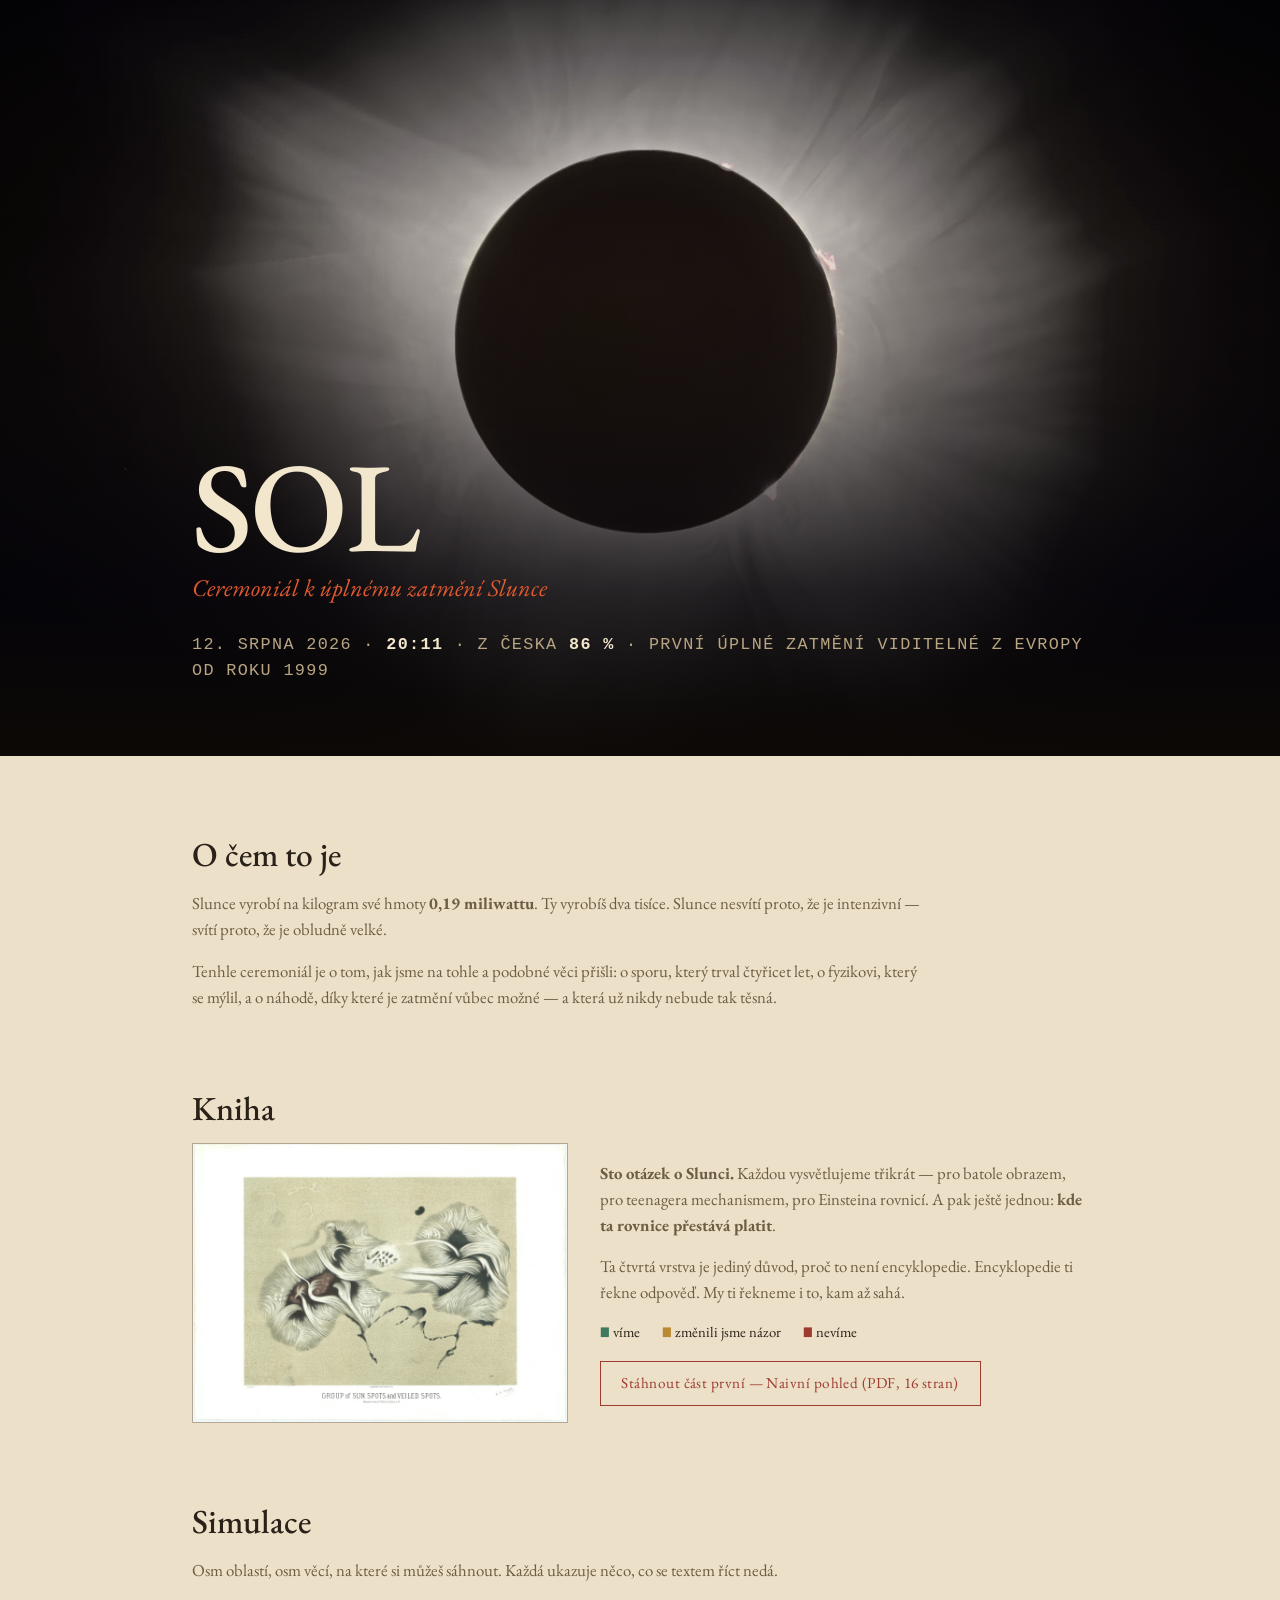
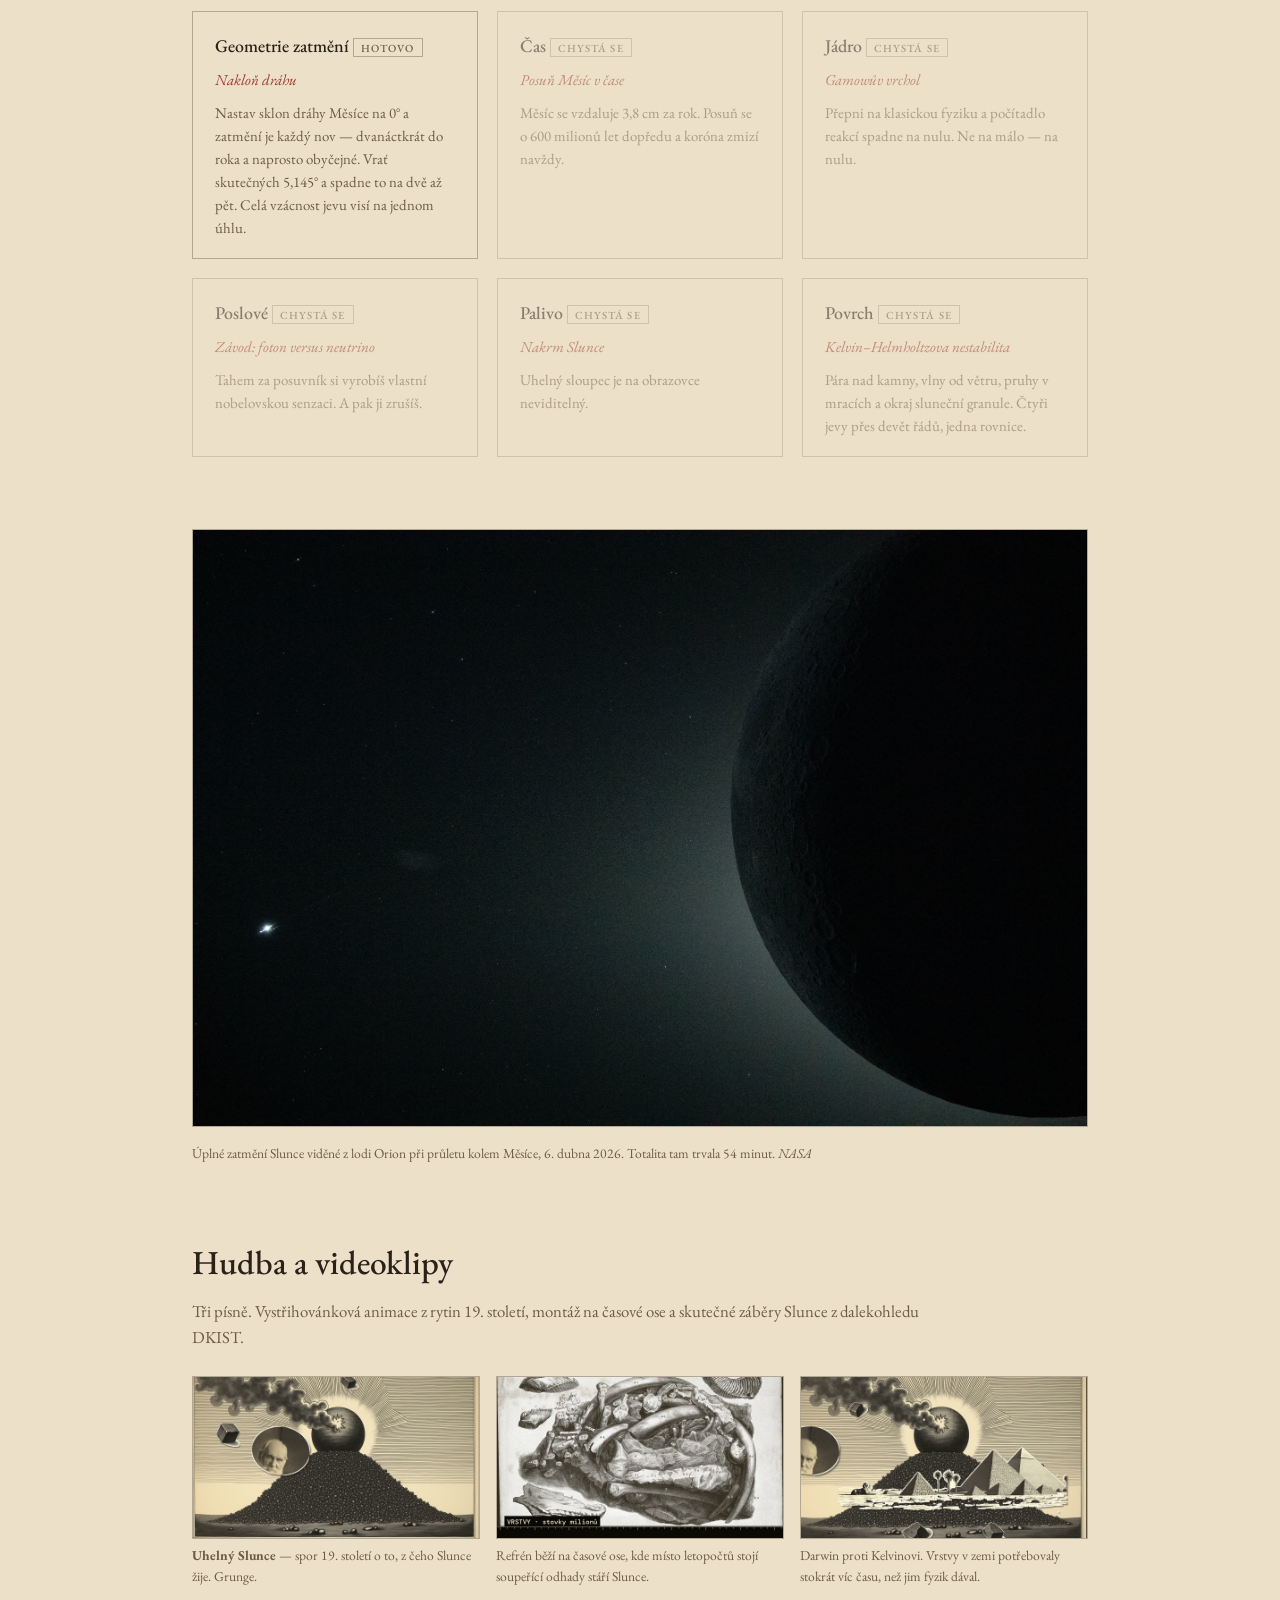
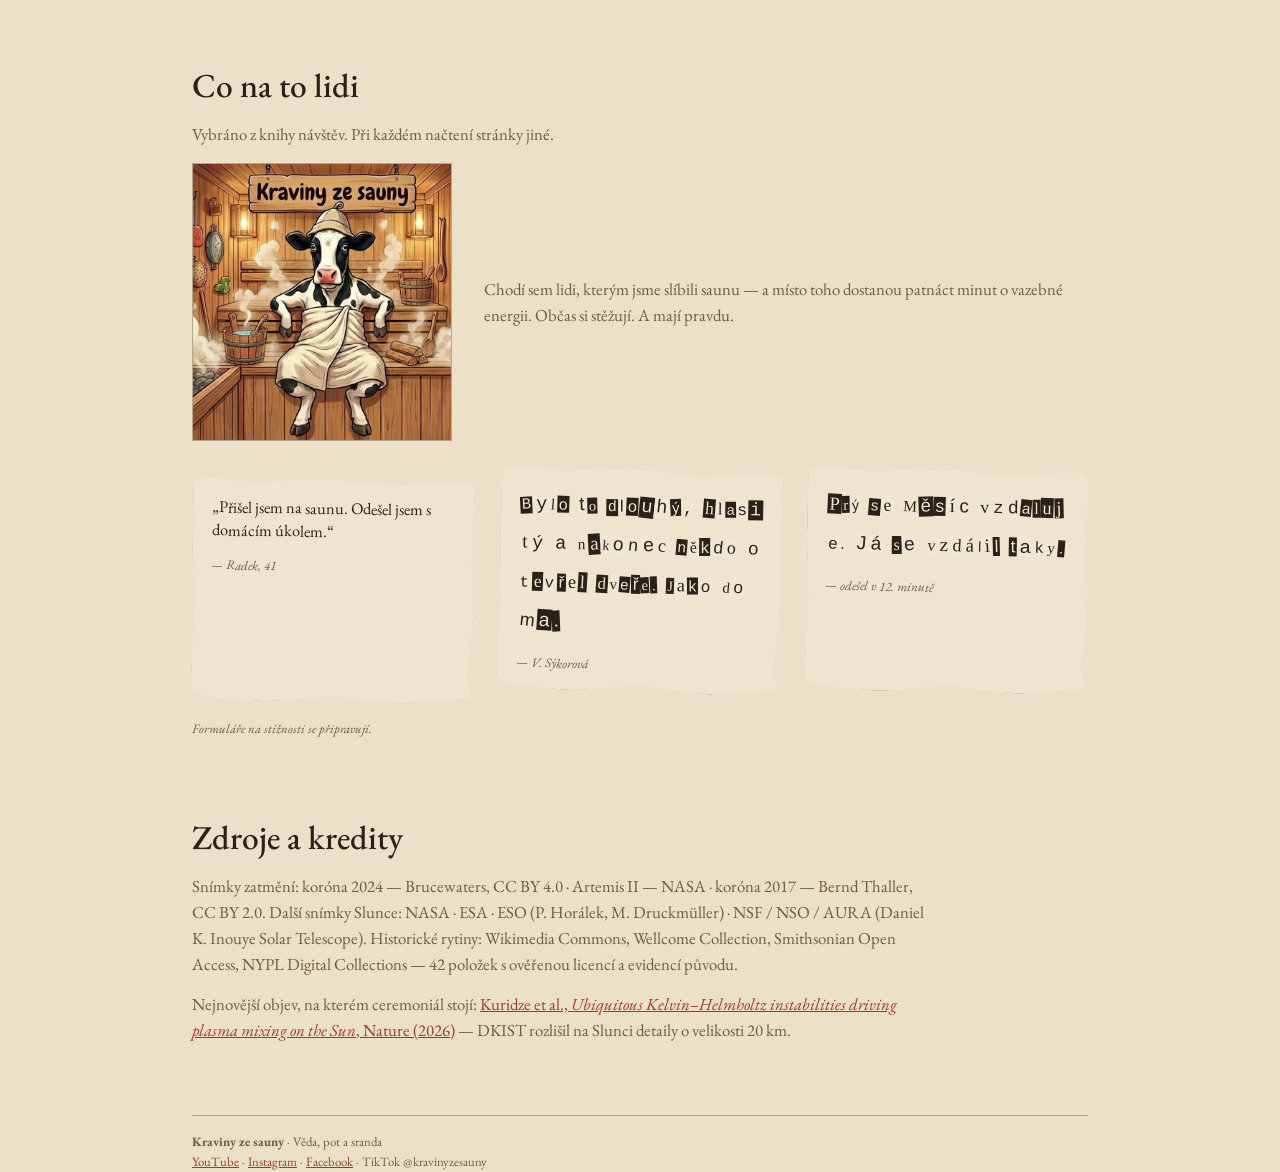
==== crm/sol/index.html @ 8cafc6c5 "web: stránka ceremoniálu SOL, struktura /crm/<slug>/ Přestavěno na jednu stránku na ceremoniál, jak " ====
<!doctype html>
<html lang="cs">
<head>
<meta charset="utf-8">
<meta name="viewport" content="width=device-width, initial-scale=1">
<title>SOL — ceremoniál k zatmění Slunce | Kraviny ze sauny</title>
<meta name="description" content="Saunový ceremoniál k úplnému zatmění Slunce 12. srpna 2026. Kniha, interaktivní simulace a hudba o tom, z čeho Slunce doopravdy žije.">
<meta property="og:title" content="SOL — ceremoniál k zatmění Slunce">
<meta property="og:description" content="Sto otázek o Slunci, osm simulací a tři písně. Kniha, která u každé odpovědi přizná, kde přestává platit.">
<link rel="stylesheet" href="../../assets/kodex.css">
<style>
  body { max-width: none; padding: 0; }
  .uvnitr { max-width: 62rem; margin: 0 auto; padding: 0 clamp(1rem, 4vw, 3rem); }

  /* ── hrdinský obraz ─────────────────────────────── */
  .hero {
    position: relative; min-height: min(84vh, 760px);
    display: flex; align-items: flex-end;
    background: #05040a;
    margin-bottom: 3rem; overflow: hidden;
  }
  /* skutečná koróna z totality 2024 — dýchá, protože koróna nikdy nestojí */
  .hero::before {
    content:''; position:absolute; inset:-6%;
    background: url('img/korona2024.jpg') center/cover no-repeat;
    animation: dychani 26s ease-in-out infinite alternate;
  }
  .hero::after {
    content:''; position:absolute; inset:0;
    background:
      radial-gradient(120% 90% at 50% 38%, rgba(255,180,90,.10), transparent 62%),
      linear-gradient(to bottom, rgba(5,4,10,.30) 0%, rgba(5,4,10,.05) 30%,
                      rgba(5,4,10,.82) 78%, rgba(13,9,6,.97) 100%);
  }
  @keyframes dychani {
    from { transform: scale(1.00) translateY(0); filter: saturate(1.05) contrast(1.02); }
    to   { transform: scale(1.07) translateY(-1.2%); filter: saturate(1.18) contrast(1.08); }
  }
  .hero-txt { position: relative; z-index: 2; }
  @media (prefers-reduced-motion: reduce) { .hero::before { animation: none; } }
  .hero-txt { padding: 0 clamp(1rem,4vw,3rem) clamp(2rem,6vw,4.5rem); max-width: 62rem; margin: 0 auto; width: 100%; }
  .hero h1 {
    font-size: clamp(3rem, 11vw, 8rem); line-height: .88; font-weight: 500;
    letter-spacing: -.02em; color: #F2E6CC; margin-bottom: .4rem;
  }
  .hero .pod { font-size: clamp(1.05rem,2.4vw,1.5rem); color: #E0592F; font-style: italic; }
  .hero .datum {
    margin-top: 1.6rem; font-family: 'DMM',monospace; font-size: clamp(.85rem,1.6vw,1.05rem);
    color: #B9A583; letter-spacing: .08em;
  }
  .hero .datum b { color: #F2E6CC; }

  section { margin: 4.5rem 0; }
  h2 { font-size: clamp(1.5rem,3.2vw,2.1rem); font-weight: 500; margin-bottom: .6rem; }
  .lead { color: var(--mut); font-size: 1.05rem; max-width: 46rem; }

  /* ── karty ──────────────────────────────────────── */
  .mrizka { display: grid; gap: 1.2rem; margin-top: 1.8rem;
            grid-template-columns: repeat(auto-fit, minmax(17rem,1fr)); }
  .karta {
    border: 1px solid var(--hair); padding: 1.2rem 1.35rem;
    text-decoration: none; color: inherit; display: block;
    transition: border-color .15s, transform .15s;
  }
  a.karta:hover { border-color: var(--acc); transform: translateY(-2px); }
  .karta[aria-disabled="true"] { opacity: .5; }
  .karta h3 { font-size: 1.12rem; font-weight: 500; margin-bottom: .3rem; }
  .karta .sim { color: var(--acc); font-style: italic; font-size: .95rem; }
  .karta p { font-size: .93rem; color: var(--mut); margin-top: .45rem; }
  .stav { font-size: .68rem; letter-spacing: .1em; color: var(--mut);
          border: 1px solid var(--hair); padding: .1rem .45rem; white-space: nowrap; }

  /* ── kniha ──────────────────────────────────────── */
  .kniha { display: grid; gap: 2rem; align-items: center;
           grid-template-columns: minmax(0,1fr) minmax(0,1.3fr); }
  @media (max-width: 46rem) { .kniha { grid-template-columns: 1fr; } }
  .kniha img { width: 100%; border: 1px solid var(--hair); }
  .btn {
    display: inline-block; margin-top: 1.1rem; padding: .6rem 1.3rem;
    border: 1px solid var(--acc); color: var(--acc); text-decoration: none;
    font-size: .95rem; letter-spacing: .03em;
  }
  .btn:hover { background: var(--acc); color: var(--paper); }

  /* ── video náhledy ──────────────────────────────── */
  .pasy { display: grid; gap: 1rem; grid-template-columns: repeat(auto-fit,minmax(15rem,1fr)); margin-top: 1.6rem; }
  .pasy figure { margin: 0; }
  .pasy img { width: 100%; display: block; border: 1px solid var(--hair); }
  .pasy figcaption { font-size: .85rem; color: var(--mut); margin-top: .4rem; }


  /* ── recenze na potrhaných papírcích ────────────── */
  .recenze { display: grid; gap: 1.6rem; margin-top: 2rem;
             grid-template-columns: repeat(auto-fit,minmax(17rem,1fr)); }
  .papirek {
    margin: 0; padding: 1.1rem 1.2rem 1rem; position: relative;
    background: #EFE5CE; color: #2A2118;
    box-shadow: 0 6px 18px rgba(0,0,0,.35);
    /* natržené okraje */
    clip-path: polygon(0% 3%, 4% 0%, 22% 2%, 48% 0%, 71% 3%, 96% 0%, 100% 4%,
                       99% 28%, 100% 61%, 98% 88%, 100% 97%, 76% 100%, 51% 97%,
                       27% 100%, 5% 98%, 0% 94%, 1% 63%, 0% 31%);
  }
  .papirek p { font-size: 1.02rem; line-height: 1.45; }
  .papirek.vyderac p { line-height: 2.4; word-spacing: .3em; }
  .papirek cite {
    display: block; margin-top: .8rem; font-size: .82rem;
    color: #6E5D46; font-style: italic;
  }
  .recenze-pozn { font-size: .8rem; color: var(--mut); margin-top: 1.4rem; font-style: italic; }
  .kravka-blok { display: grid; gap: 2rem; align-items: center;
                 grid-template-columns: minmax(0,260px) minmax(0,1fr); margin-top: 1rem; }
  @media (max-width: 44rem) { .kravka-blok { grid-template-columns: 1fr; } }
  .kravka-blok img { width: 100%; border: 1px solid var(--hair); }

  .znacky { display: flex; gap: 1.4rem; flex-wrap: wrap; margin-top: 1rem; font-size: .92rem; }
  .znacky span::before { content: '■ '; }
  .vime::before  { color: var(--verd); }
  .zmena::before { color: var(--okr); }
  .nevime::before{ color: var(--acc); }
</style>
</head>
<body>

<header class="hero">
  <div class="hero-txt">
    <h1>SOL</h1>
    <p class="pod">Ceremoniál k úplnému zatmění Slunce</p>
    <p class="datum">12. SRPNA 2026 · <b>20:11</b> · Z ČESKA <b>86 %</b> ·
       PRVNÍ ÚPLNÉ ZATMĚNÍ VIDITELNÉ Z EVROPY OD ROKU 1999</p>
  </div>
</header>

<div class="uvnitr">

<section>
  <h2>O čem to je</h2>
  <p class="lead">
    Slunce vyrobí na kilogram své hmoty <strong>0,19 miliwattu</strong>.
    Ty vyrobíš dva tisíce. Slunce nesvítí proto, že je intenzivní — svítí proto,
    že je obludně velké.
  </p>
  <p class="lead" style="margin-top:1rem">
    Tenhle ceremoniál je o tom, jak jsme na tohle a podobné věci přišli:
    o sporu, který trval čtyřicet let, o fyzikovi, který se mýlil,
    a o náhodě, díky které je zatmění vůbec možné — a která už nikdy
    nebude tak těsná.
  </p>
</section>

<section>
  <h2>Kniha</h2>
  <div class="kniha">
    <img src="img/skvrny.jpg" alt="Chromolitografie slunečních skvrn, E. L. Trouvelot">
    <div>
      <p class="lead">
        <strong>Sto otázek o Slunci.</strong> Každou vysvětlujeme třikrát —
        pro batole obrazem, pro teenagera mechanismem, pro Einsteina rovnicí.
        A pak ještě jednou: <strong>kde ta rovnice přestává platit</strong>.
      </p>
      <p class="lead" style="margin-top:.9rem">
        Ta čtvrtá vrstva je jediný důvod, proč to není encyklopedie.
        Encyklopedie ti řekne odpověď. My ti řekneme i to, kam až sahá.
      </p>
      <div class="znacky">
        <span class="vime">víme</span>
        <span class="zmena">změnili jsme názor</span>
        <span class="nevime">nevíme</span>
      </div>
      <a class="btn" href="kniha/sol-cast-1-naivni-pohled.pdf">
        Stáhnout část první — Naivní pohled (PDF, 16 stran)
      </a>
    </div>
  </div>
</section>

<section>
  <h2>Simulace</h2>
  <p class="lead">Osm oblastí, osm věcí, na které si můžeš sáhnout.
     Každá ukazuje něco, co se textem říct nedá.</p>
  <div class="mrizka">

    <a class="karta" href="sim/naklon-drahy.html">
      <h3>Geometrie zatmění <span class="stav">HOTOVO</span></h3>
      <span class="sim">Nakloň dráhu</span>
      <p>Nastav sklon dráhy Měsíce na 0° a zatmění je každý nov — dvanáctkrát
         do roka a naprosto obyčejné. Vrať skutečných 5,145° a spadne to na dvě
         až pět. Celá vzácnost jevu visí na jednom úhlu.</p>
    </a>

    <div class="karta" aria-disabled="true">
      <h3>Čas <span class="stav">CHYSTÁ SE</span></h3>
      <span class="sim">Posuň Měsíc v čase</span>
      <p>Měsíc se vzdaluje 3,8 cm za rok. Posuň se o 600 milionů let dopředu
         a koróna zmizí navždy.</p>
    </div>

    <div class="karta" aria-disabled="true">
      <h3>Jádro <span class="stav">CHYSTÁ SE</span></h3>
      <span class="sim">Gamowův vrchol</span>
      <p>Přepni na klasickou fyziku a počítadlo reakcí spadne na nulu.
         Ne na málo — na nulu.</p>
    </div>

    <div class="karta" aria-disabled="true">
      <h3>Poslové <span class="stav">CHYSTÁ SE</span></h3>
      <span class="sim">Závod: foton versus neutrino</span>
      <p>Tahem za posuvník si vyrobíš vlastní nobelovskou senzaci. A pak ji zrušíš.</p>
    </div>

    <div class="karta" aria-disabled="true">
      <h3>Palivo <span class="stav">CHYSTÁ SE</span></h3>
      <span class="sim">Nakrm Slunce</span>
      <p>Uhelný sloupec je na obrazovce neviditelný.</p>
    </div>

    <div class="karta" aria-disabled="true">
      <h3>Povrch <span class="stav">CHYSTÁ SE</span></h3>
      <span class="sim">Kelvin–Helmholtzova nestabilita</span>
      <p>Pára nad kamny, vlny od větru, pruhy v mracích a okraj sluneční granule.
         Čtyři jevy přes devět řádů, jedna rovnice.</p>
    </div>

  </div>
</section>

<figure style="margin:4rem 0 0">
  <img src="img/artemis.jpg" alt="Úplné zatmění Slunce z lodi Orion, Artemis II"
       style="width:100%;border:1px solid var(--hair)">
  <figcaption style="font-size:.85rem;color:var(--mut);margin-top:.5rem">
    Úplné zatmění Slunce viděné z lodi Orion při průletu kolem Měsíce,
    6. dubna 2026. Totalita tam trvala 54 minut. <em>NASA</em>
  </figcaption>
</figure>

<section>
  <h2>Hudba a videoklipy</h2>
  <p class="lead">
    Tři písně. Vystřihovánková animace z rytin 19. století, montáž na časové ose
    a skutečné záběry Slunce z dalekohledu DKIST.
  </p>
  <div class="pasy">
    <figure>
      <img src="img/klip_8.jpg" alt="Fousatý pán u tabule, vystřihovánka z rytin">
      <figcaption><strong>Uhelný Slunce</strong> — spor 19. století o to,
        z čeho Slunce žije. Grunge.</figcaption>
    </figure>
    <figure>
      <img src="img/klip_118.jpg" alt="Montáž s běžící časovou osou">
      <figcaption>Refrén běží na časové ose, kde místo letopočtů
        stojí soupeřící odhady stáří Slunce.</figcaption>
    </figure>
    <figure>
      <img src="img/klip_176.jpg" alt="Geologické vrstvy a fosilie">
      <figcaption>Darwin proti Kelvinovi. Vrstvy v zemi
        potřebovaly stokrát víc času, než jim fyzik dával.</figcaption>
    </figure>
  </div>
</section>


<section>
  <h2>Co na to lidi</h2>
  <p class="lead">Vybráno z knihy návštěv. Při každém načtení stránky jiné.</p>
  <div class="kravka-blok">
    <img src="img/kravka.jpg" alt="Maskot Kravin ze sauny — kráva v sauně">
    <p class="lead">Chodí sem lidi, kterým jsme slíbili saunu — a místo toho
       dostanou patnáct minut o vazebné energii. Občas si stěžují.
       A mají pravdu.</p>
  </div>
  <div class="recenze" id="recenze"></div>
  <p class="recenze-pozn">Formuláře na stížnosti se připravují.</p>
</section>

<section>
  <h2>Zdroje a kredity</h2>
  <p class="lead">
    Snímky zatmění: koróna 2024 — Brucewaters, CC BY 4.0 · Artemis II — NASA · koróna 2017 — Bernd Thaller, CC BY 2.0. Další snímky Slunce: NASA · ESA · ESO (P. Horálek, M. Druckmüller) · NSF / NSO / AURA (Daniel K. Inouye Solar Telescope).
    Historické rytiny: Wikimedia Commons, Wellcome Collection, Smithsonian Open Access,
    NYPL Digital Collections — 42 položek s ověřenou licencí a evidencí původu.
  </p>
  <p class="lead" style="margin-top:.9rem">
    Nejnovější objev, na kterém ceremoniál stojí:
    <a href="https://doi.org/10.1038/s41586-026-10871-3">Kuridze et al.,
    <em>Ubiquitous Kelvin–Helmholtz instabilities driving plasma mixing on the Sun</em>,
    Nature (2026)</a> — DKIST rozlišil na Slunci detaily o velikosti 20 km.
  </p>
</section>

<div class="zdroje">
  <strong>Kraviny ze sauny</strong> · Věda, pot a sranda<br>
  <a href="https://youtube.com/@kravinyzesauny">YouTube</a> ·
  <a href="https://instagram.com/kravinyzesauny">Instagram</a> ·
  <a href="https://facebook.com/kravinyzesauny">Facebook</a> ·
  TikTok @kravinyzesauny
</div>

</div>
<script src="recenze.js"></script>
</body>
</html>
---- assets/kodex.css ----
/* SOL — sdílená kodexová paleta pro všechny simulace.
   Stejné barvy jako kniha (sablona.typ), aby to drželo pohromadě. */

@import url('https://fonts.googleapis.com/css2?family=EB+Garamond:ital,wght@0,400;0,500;0,600;1,400&family=DM+Mono:wght@400;500&display=swap');

*, *::before, *::after { box-sizing: border-box; margin: 0; padding: 0; }

:root {
  --paper: #ECE0C8;
  --ink:   #2A2118;
  --mut:   #6E5D46;
  --acc:   #9E3B2E;
  --verd:  #3F7A5E;
  --okr:   #B98A2F;
  --hair:  rgba(42, 33, 24, .30);
  --tint:  rgba(255, 255, 255, .35);
}

@media (prefers-color-scheme: dark) {
  :root {
    --paper: #17130E;
    --ink:   #E8DCC4;
    --mut:   #A0906F;
    --hair:  rgba(232, 220, 196, .22);
    --tint:  rgba(255, 255, 255, .05);
  }
}

body {
  font-family: 'EB Garamond', Georgia, serif;
  background: var(--paper);
  color: var(--ink);
  line-height: 1.55;
  padding: clamp(1rem, 4vw, 3rem);
  max-width: 62rem;
  margin: 0 auto;
  font-size: clamp(16px, 1.05vw + 14px, 19px);
}

a { color: var(--acc); }

h1 {
  font-weight: 500;
  font-size: clamp(1.7rem, 3.4vw, 2.6rem);
  line-height: 1.15;
  margin-bottom: .35rem;
}

.podtitul {
  color: var(--mut);
  font-style: italic;
  margin-bottom: 2rem;
}

.zpet {
  display: inline-block;
  font-size: .85rem;
  color: var(--mut);
  text-decoration: none;
  margin-bottom: 1.4rem;
  letter-spacing: .04em;
}
.zpet:hover { color: var(--acc); }

/* ── ovládání ─────────────────────────────────────────── */
.ovladani {
  display: grid;
  gap: 1.1rem 1.6rem;
  grid-template-columns: repeat(auto-fit, minmax(15rem, 1fr));
  border: 1px solid var(--hair);
  background: var(--tint);
  padding: 1.1rem 1.3rem;
  margin: 1.5rem 0;
}

.rada label {
  display: flex;
  justify-content: space-between;
  align-items: baseline;
  gap: .8rem;
  font-size: .92rem;
  margin-bottom: .3rem;
}
.rada .hodnota {
  font-family: 'DM Mono', monospace;
  font-size: .88rem;
  color: var(--acc);
}

input[type=range] {
  width: 100%;
  accent-color: var(--acc);
  cursor: pointer;
}

button {
  font-family: inherit;
  font-size: .9rem;
  color: var(--ink);
  background: transparent;
  border: 1px solid var(--hair);
  padding: .4rem .9rem;
  cursor: pointer;
  transition: border-color .15s, color .15s;
}
button:hover  { border-color: var(--acc); color: var(--acc); }
button.aktiv  { border-color: var(--acc); color: var(--acc); background: var(--tint); }

/* ── plátno ───────────────────────────────────────────── */
canvas {
  display: block;
  width: 100%;
  height: auto;
  border: 1px solid var(--hair);
  background: var(--paper);
}

/* ── výsledky ─────────────────────────────────────────── */
.vysledky {
  display: grid;
  gap: 1rem;
  grid-template-columns: repeat(auto-fit, minmax(9rem, 1fr));
  margin: 1.4rem 0;
}
.karta {
  border: 1px solid var(--hair);
  padding: .8rem 1rem;
}
.karta .cislo {
  font-family: 'DM Mono', monospace;
  font-size: 1.7rem;
  color: var(--acc);
  line-height: 1.1;
}
.karta .popis {
  font-size: .82rem;
  color: var(--mut);
  margin-top: .2rem;
}

/* ── výkladové bloky ──────────────────────────────────── */
.aha {
  border: 1px solid var(--acc);
  background: var(--tint);
  padding: 1rem 1.2rem;
  margin: 1.6rem 0;
}
.aha strong { color: var(--acc); }

.poznamka {
  border-left: 2px solid var(--okr);
  padding-left: .9rem;
  color: var(--mut);
  font-size: .93rem;
  margin: 1.2rem 0;
}

.zdroje {
  border-top: 1px solid var(--hair);
  margin-top: 2.5rem;
  padding-top: 1rem;
  font-size: .8rem;
  color: var(--mut);
}
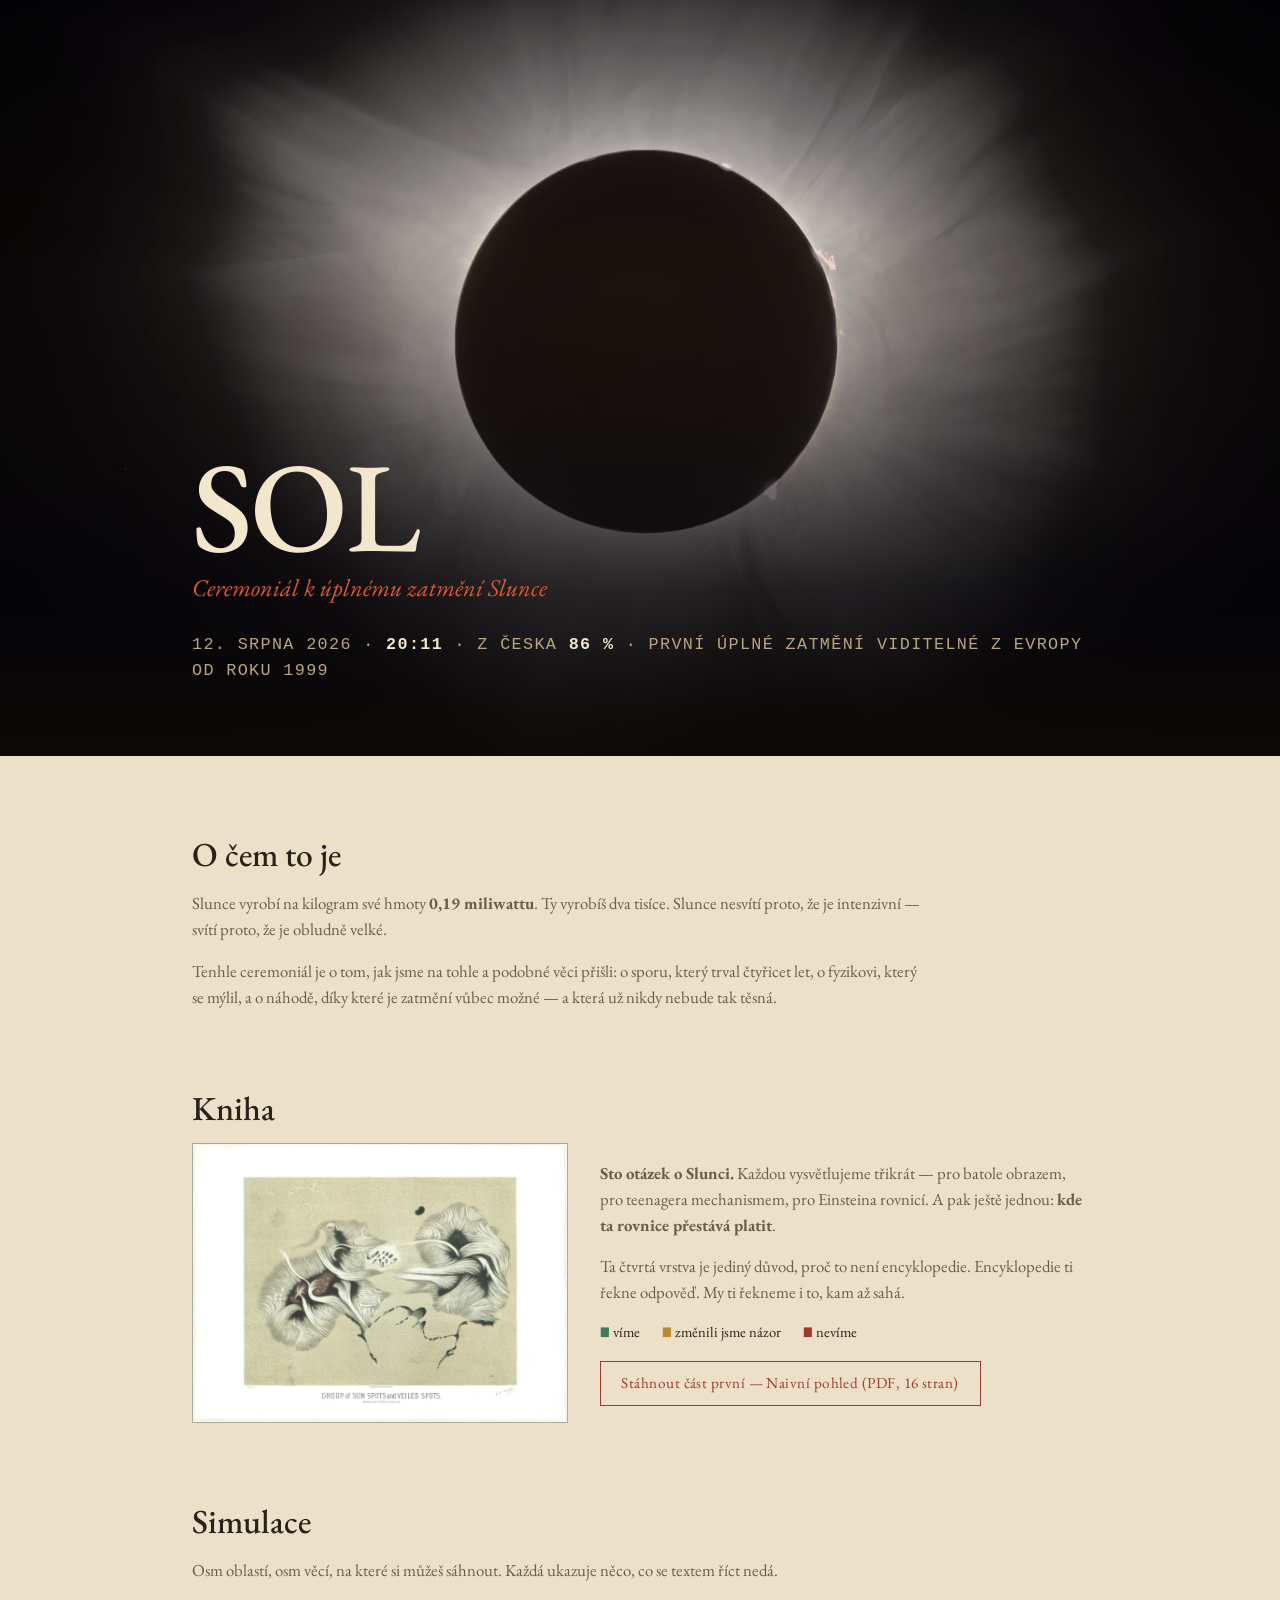
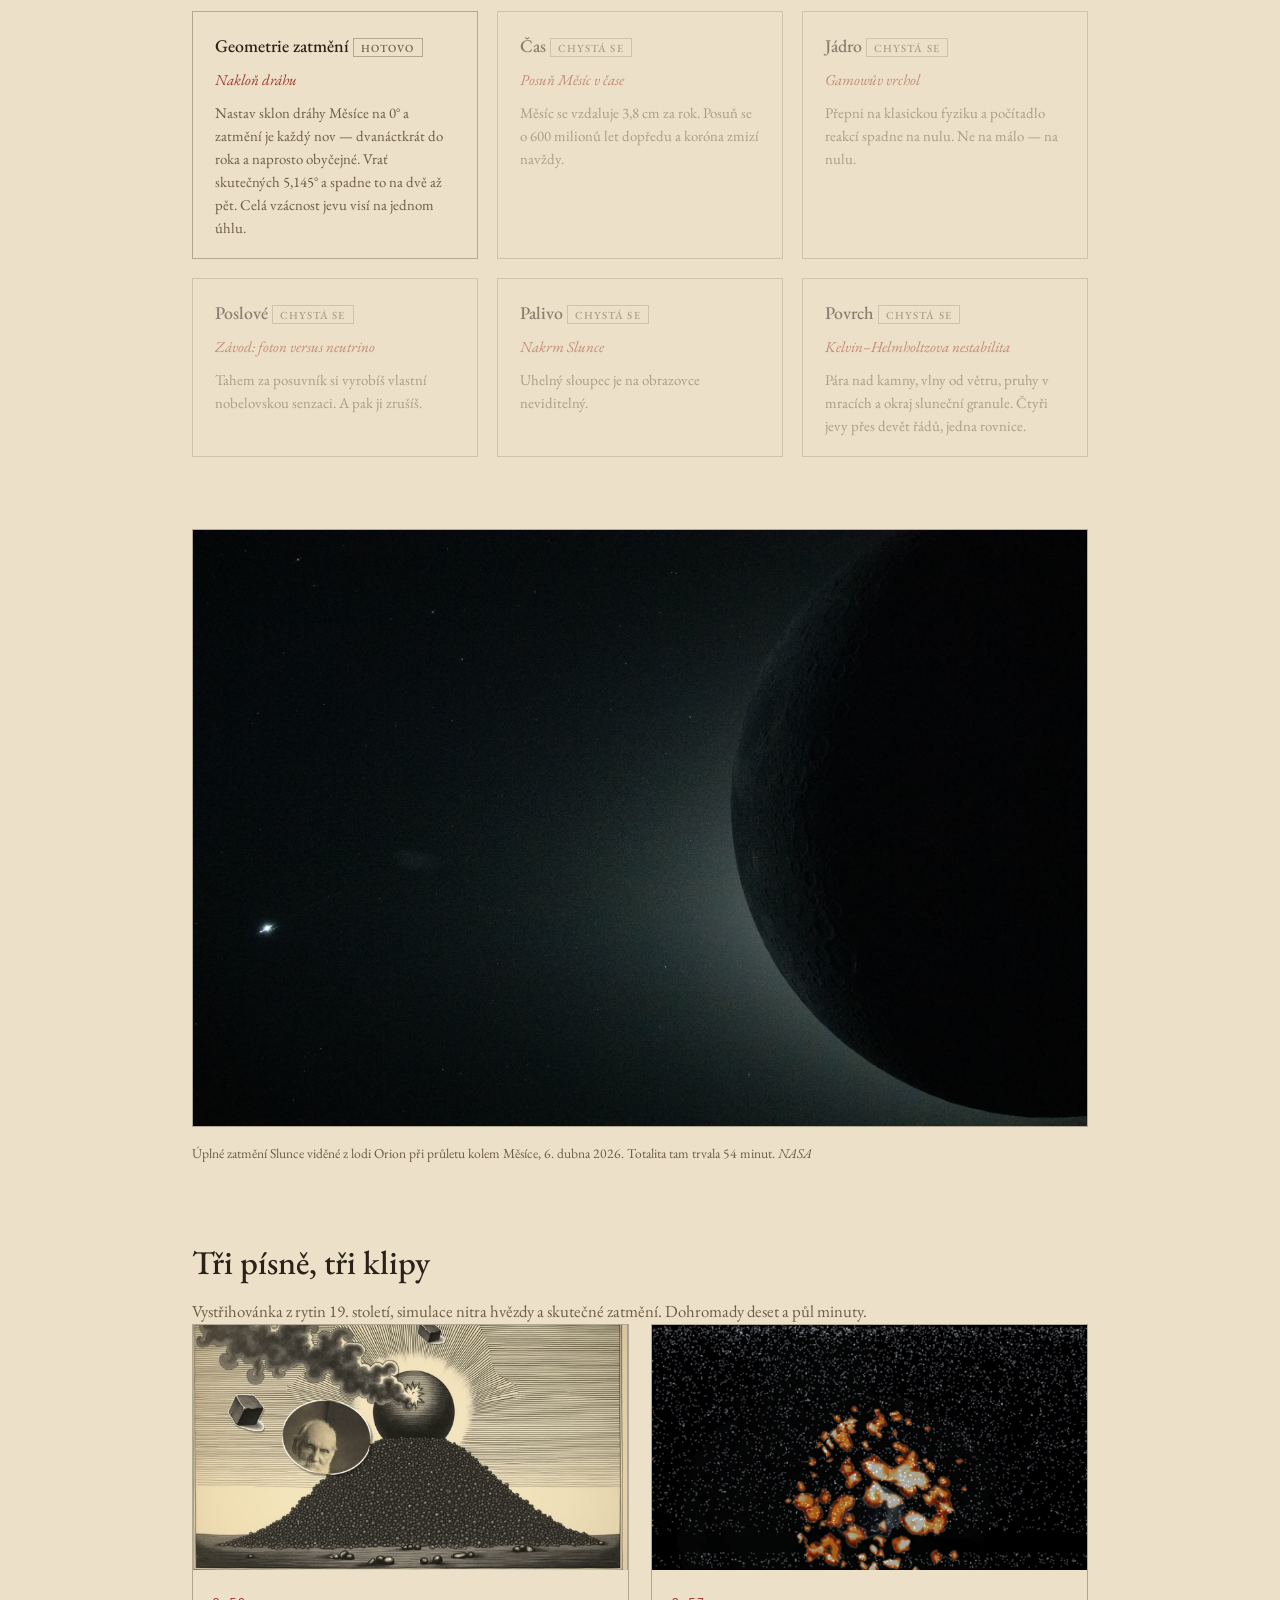
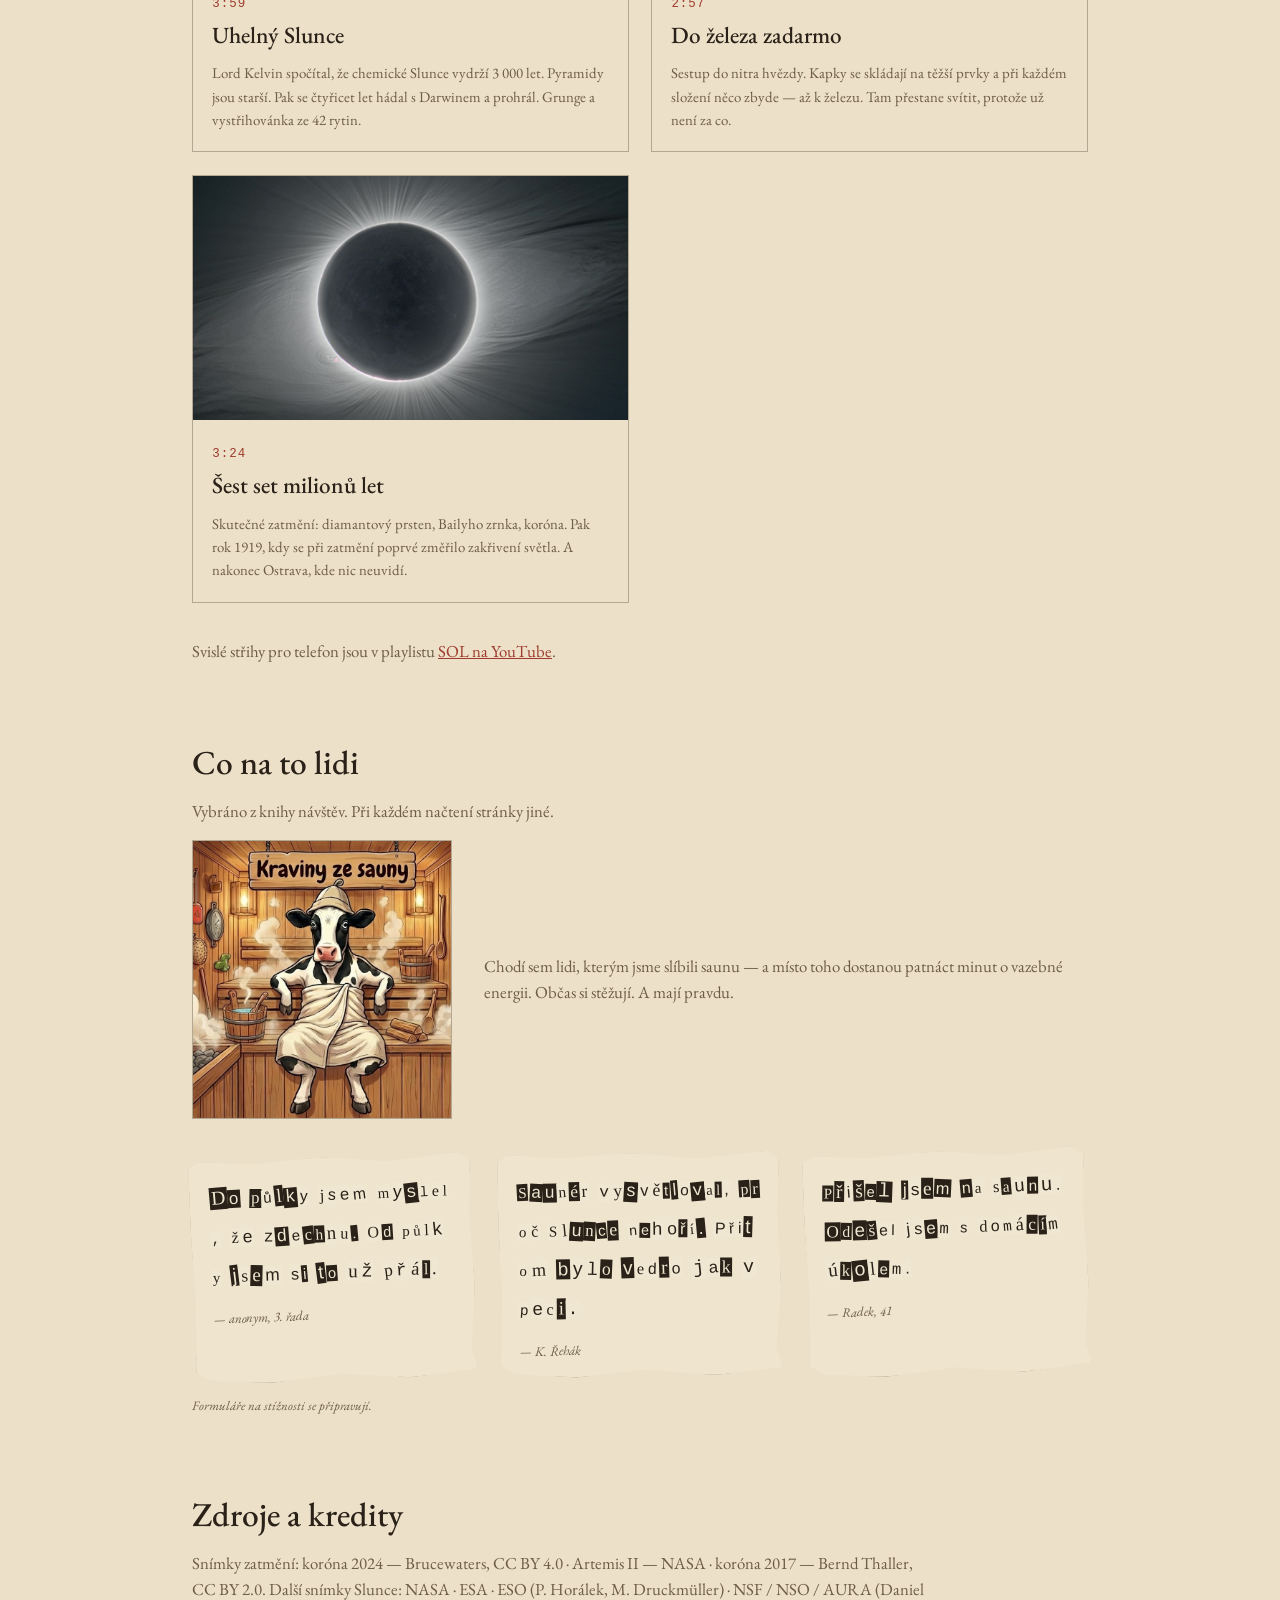
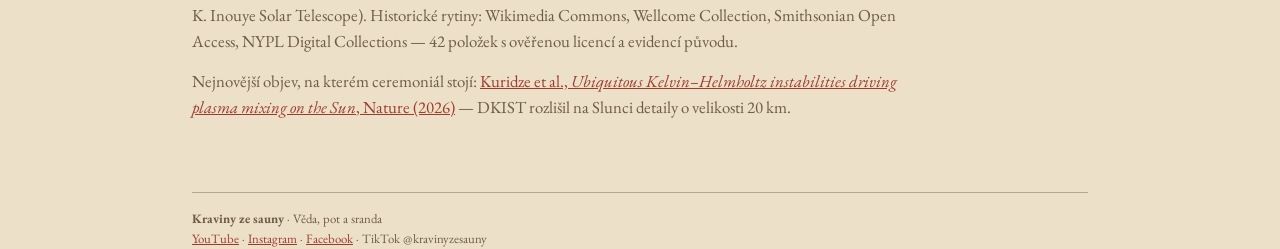
==== commit 1b3f1f74: "Web: karty tří klipů s odkazy na YouTube Sekce videí byla jen tři náhledy z prvního klipu. Teď jsou " ====
--- a/crm/sol/index.html
+++ b/crm/sol/index.html
@@ -81,6 +81,23 @@
     font-size: .95rem; letter-spacing: .03em;
   }
   .btn:hover { background: var(--acc); color: var(--paper); }
+
+  /* ── karty klipů ────────────────────────────────── */
+  .klipy { display: grid; gap: 1.4rem; grid-template-columns: repeat(auto-fit,minmax(19rem,1fr)); }
+  a.klip {
+    display: block; text-decoration: none; color: inherit;
+    border: 1px solid var(--hair); overflow: hidden;
+    transition: border-color .15s, transform .15s;
+  }
+  a.klip:hover { border-color: var(--acc); transform: translateY(-2px); }
+  a.klip img { width: 100%; display: block; aspect-ratio: 16/9; object-fit: cover; }
+  a.klip .popis { padding: 1rem 1.2rem 1.3rem; }
+  a.klip .stopaz {
+    font-family:'DMM',monospace; font-size:.78rem; color: var(--acc);
+    letter-spacing:.08em;
+  }
+  a.klip h3 { font-size: 1.45rem; font-weight: 500; margin: .15rem 0 .5rem; }
+  a.klip p { font-size: .93rem; color: var(--mut); }
 
   /* ── video náhledy ──────────────────────────────── */
   .pasy { display: grid; gap: 1rem; grid-template-columns: repeat(auto-fit,minmax(15rem,1fr)); margin-top: 1.6rem; }
@@ -233,29 +250,52 @@
   </figcaption>
 </figure>
 
-<section>
-  <h2>Hudba a videoklipy</h2>
+<section id="klipy">
+  <h2>Tři písně, tři klipy</h2>
   <p class="lead">
-    Tři písně. Vystřihovánková animace z rytin 19. století, montáž na časové ose
-    a skutečné záběry Slunce z dalekohledu DKIST.
-  </p>
-  <div class="pasy">
-    <figure>
+    Vystřihovánka z rytin 19. století, simulace nitra hvězdy a skutečné
+    zatmění. Dohromady deset a půl minuty.
+  </p>
+
+  <div class="klipy">
+    <a class="klip" href="https://youtu.be/d6CFCHQXGjw" target="_blank" rel="noopener">
       <img src="img/klip_8.jpg" alt="Fousatý pán u tabule, vystřihovánka z rytin">
-      <figcaption><strong>Uhelný Slunce</strong> — spor 19. století o to,
-        z čeho Slunce žije. Grunge.</figcaption>
-    </figure>
-    <figure>
-      <img src="img/klip_118.jpg" alt="Montáž s běžící časovou osou">
-      <figcaption>Refrén běží na časové ose, kde místo letopočtů
-        stojí soupeřící odhady stáří Slunce.</figcaption>
-    </figure>
-    <figure>
-      <img src="img/klip_176.jpg" alt="Geologické vrstvy a fosilie">
-      <figcaption>Darwin proti Kelvinovi. Vrstvy v zemi
-        potřebovaly stokrát víc času, než jim fyzik dával.</figcaption>
-    </figure>
-  </div>
+      <div class="popis">
+        <span class="stopaz">3:59</span>
+        <h3>Uhelný Slunce</h3>
+        <p>Lord Kelvin spočítal, že chemické Slunce vydrží 3 000 let.
+           Pyramidy jsou starší. Pak se čtyřicet let hádal s Darwinem
+           a prohrál. Grunge a vystřihovánka ze 42 rytin.</p>
+      </div>
+    </a>
+
+    <a class="klip" href="https://youtu.be/4szJ8iusiD8" target="_blank" rel="noopener">
+      <img src="img/th_koule.jpg" alt="Hvězda složená z ohnivých kapek s mrtvým jádrem">
+      <div class="popis">
+        <span class="stopaz">2:57</span>
+        <h3>Do železa zadarmo</h3>
+        <p>Sestup do nitra hvězdy. Kapky se skládají na těžší prvky
+           a při každém složení něco zbyde — až k železu. Tam přestane
+           svítit, protože už není za co.</p>
+      </div>
+    </a>
+
+    <a class="klip" href="https://youtu.be/eBD8T2j0dDA" target="_blank" rel="noopener">
+      <img src="img/th_korona.jpg" alt="Koróna při úplném zatmění Slunce">
+      <div class="popis">
+        <span class="stopaz">3:24</span>
+        <h3>Šest set milionů let</h3>
+        <p>Skutečné zatmění: diamantový prsten, Bailyho zrnka, koróna.
+           Pak rok 1919, kdy se při zatmění poprvé změřilo zakřivení
+           světla. A nakonec Ostrava, kde nic neuvidí.</p>
+      </div>
+    </a>
+  </div>
+
+  <p class="lead" style="margin-top:2.2rem">
+    Svislé střihy pro telefon jsou v playlistu
+    <a href="https://www.youtube.com/playlist?list=PLahraADHXThM" target="_blank" rel="noopener">SOL na YouTube</a>.
+  </p>
 </section>
 
 
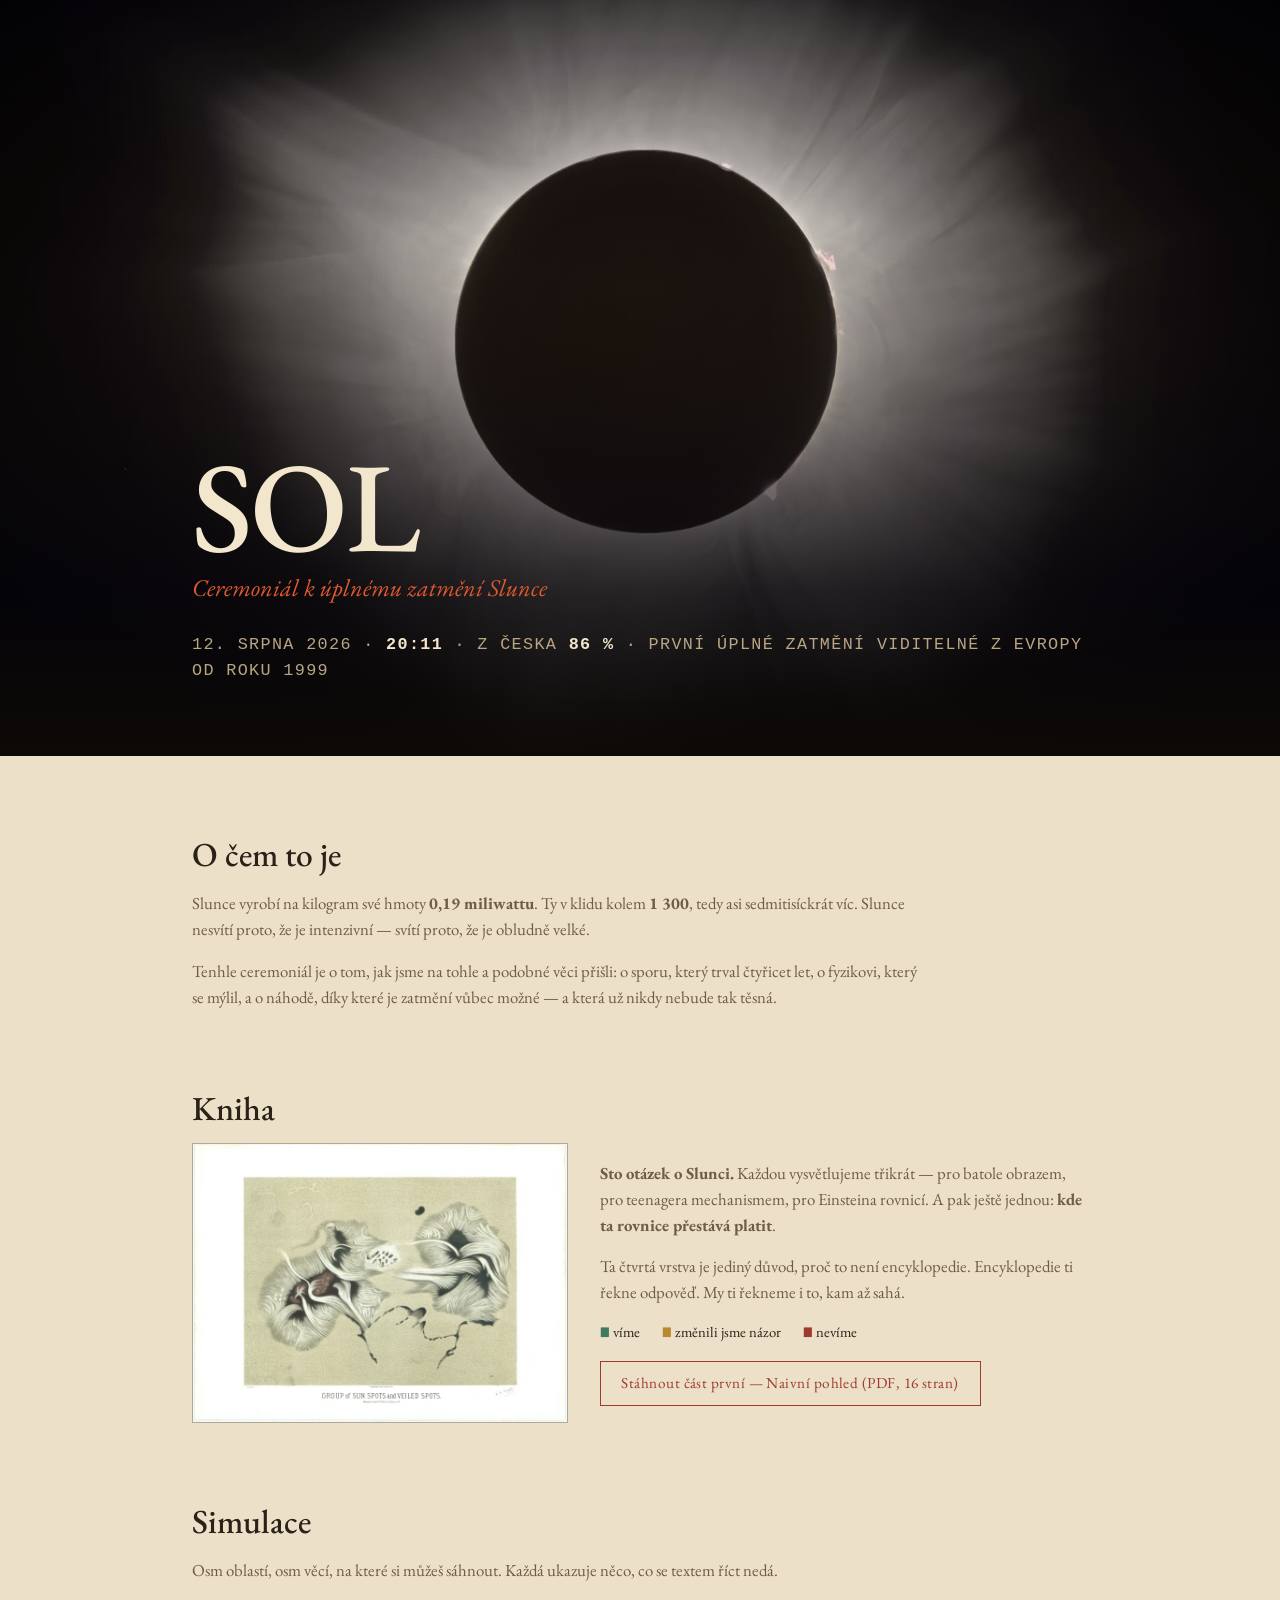
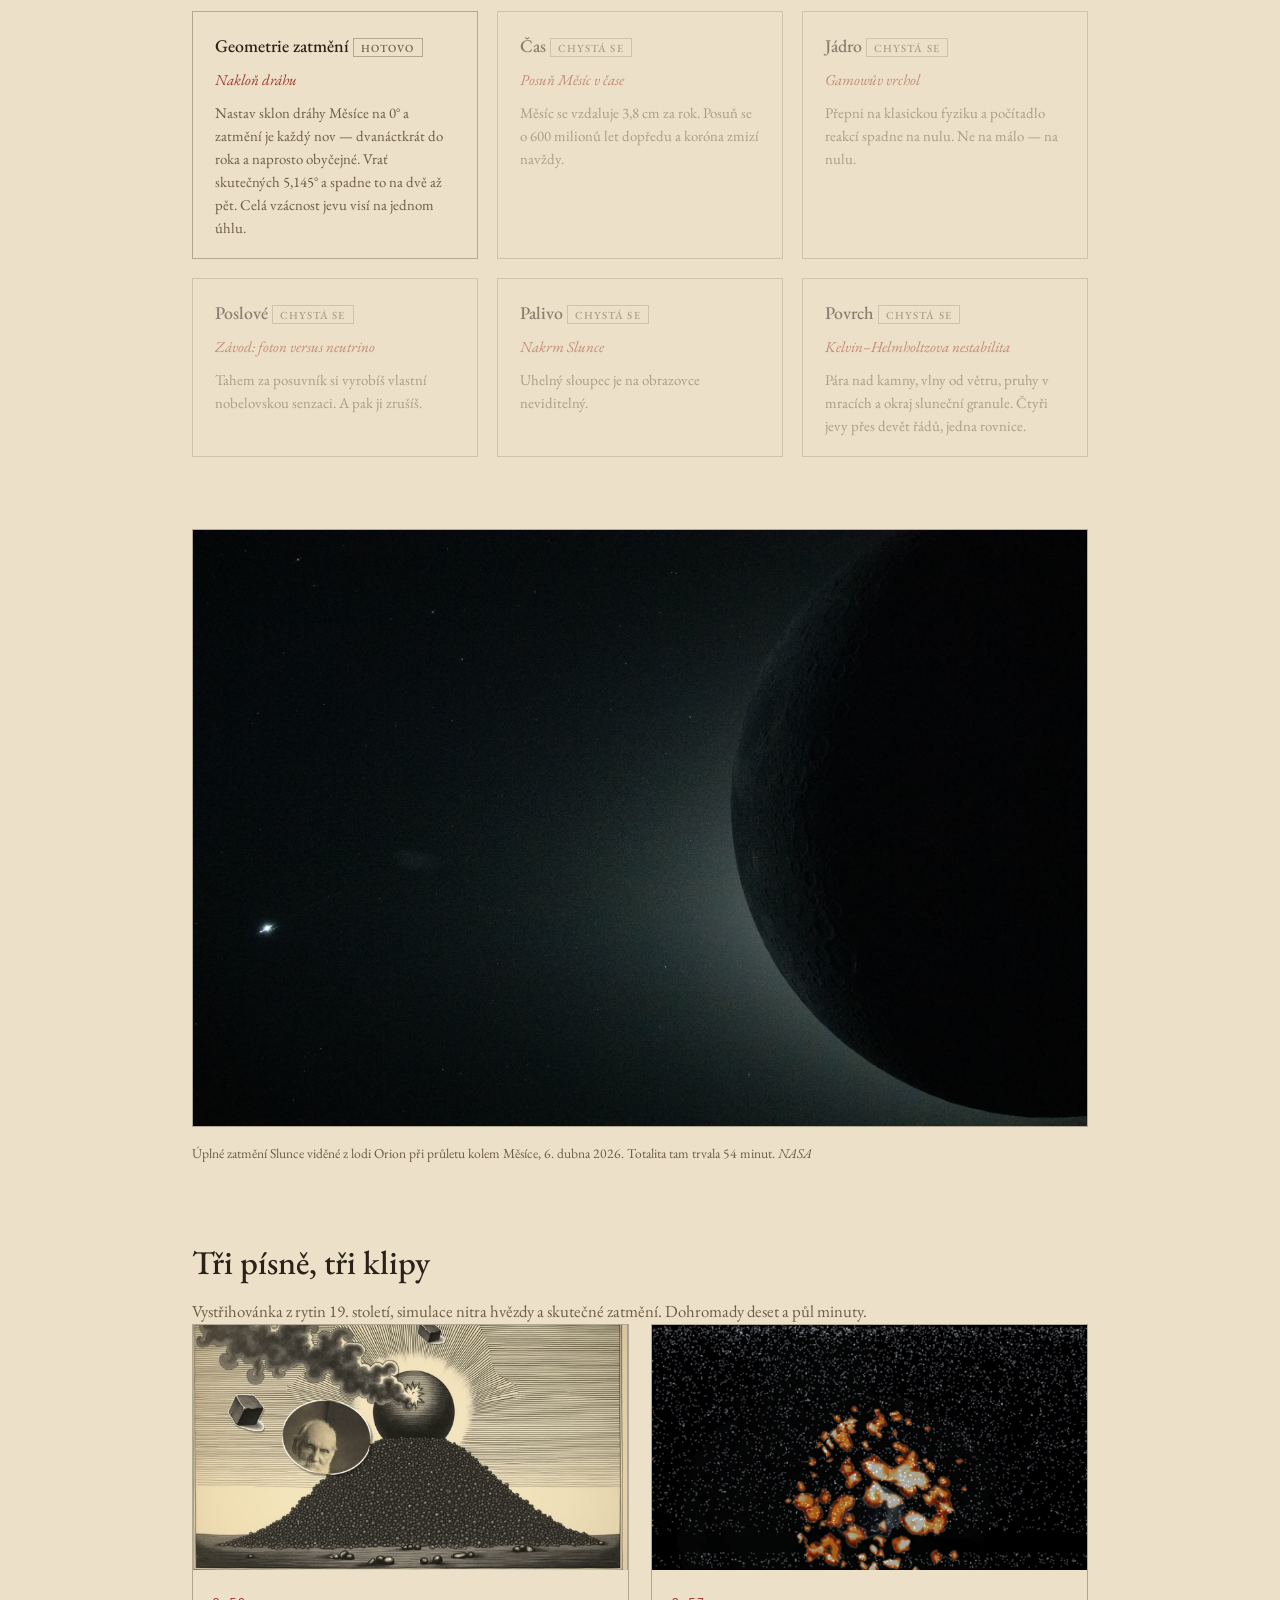
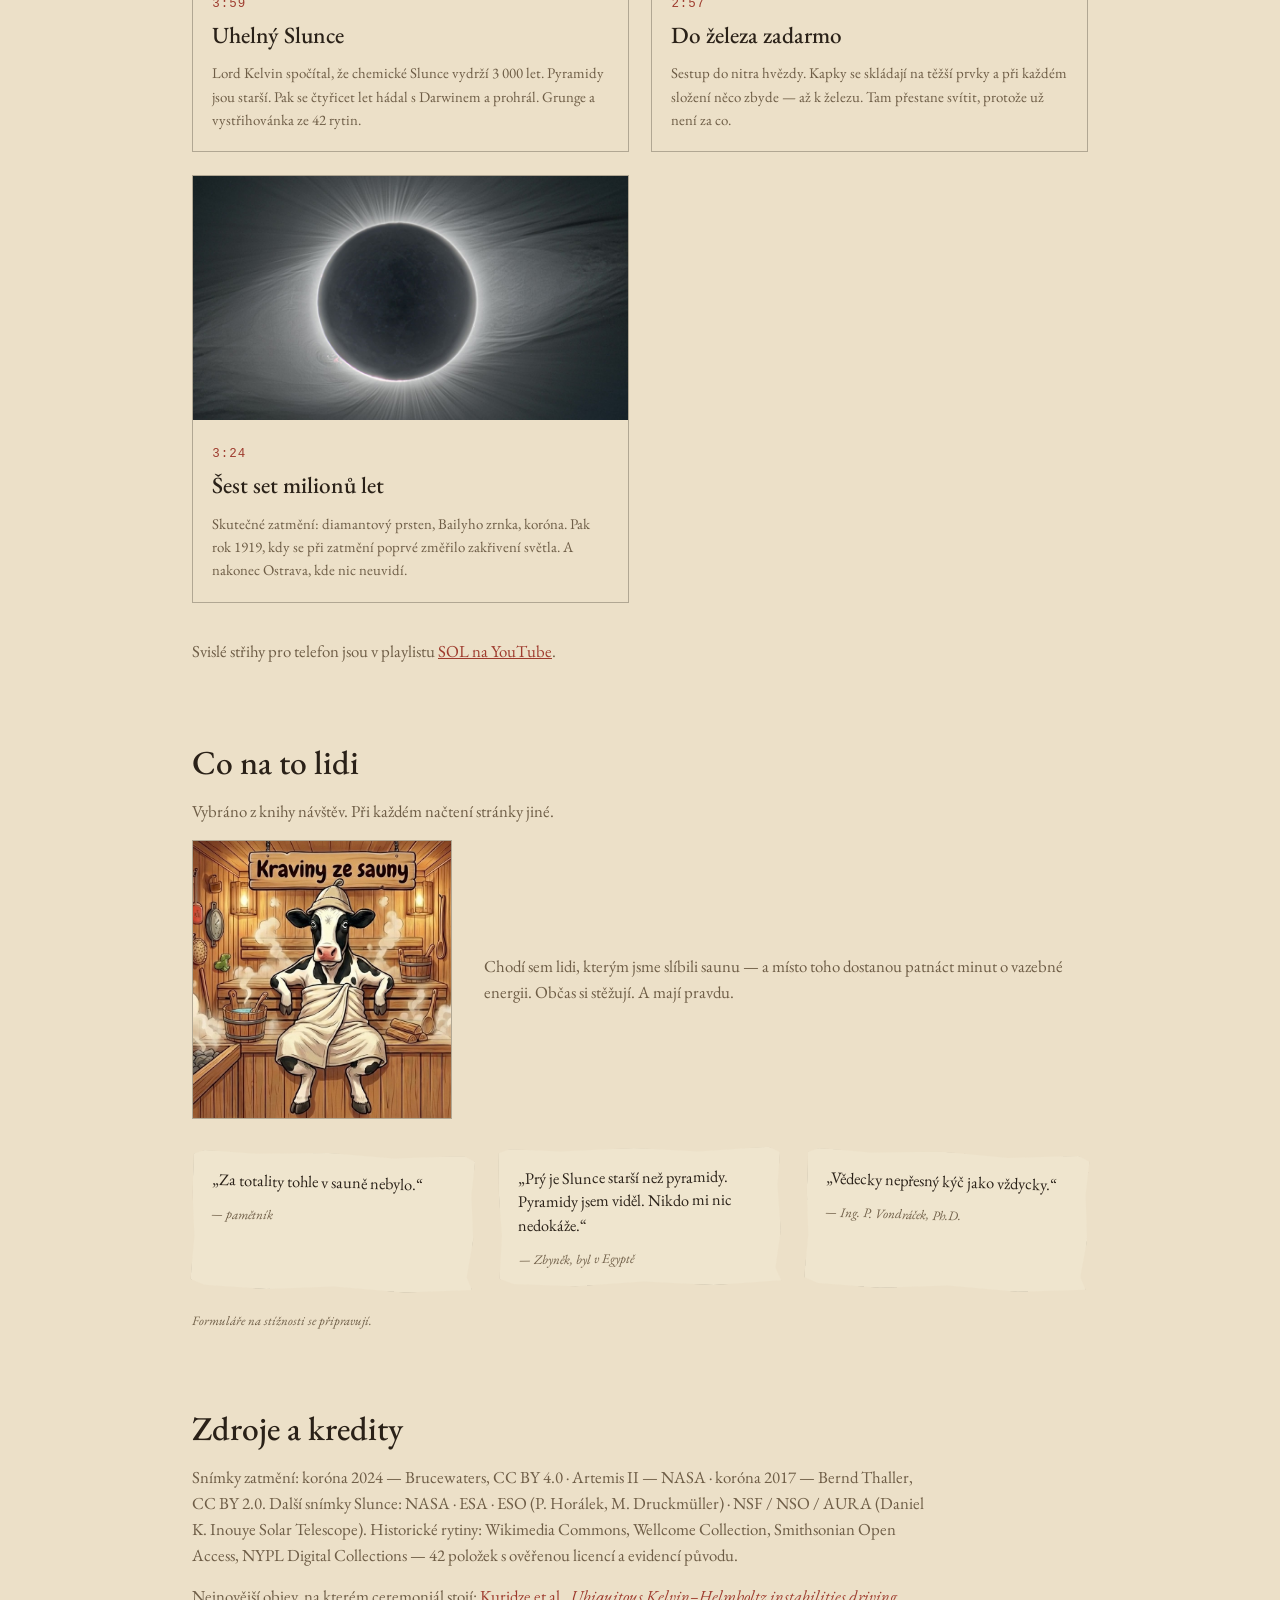
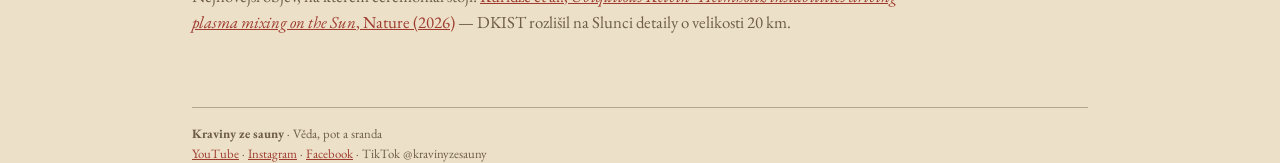
==== commit bd3a4d5d: "Web: přepočítaný výkon člověka na kilogram Bylo tam 2 000 mW/kg a poměr vycházel na 10 000x. Klidový" ====
--- a/crm/sol/index.html
+++ b/crm/sol/index.html
@@ -154,8 +154,8 @@
   <h2>O čem to je</h2>
   <p class="lead">
     Slunce vyrobí na kilogram své hmoty <strong>0,19 miliwattu</strong>.
-    Ty vyrobíš dva tisíce. Slunce nesvítí proto, že je intenzivní — svítí proto,
-    že je obludně velké.
+    Ty v klidu kolem <strong>1 300</strong>, tedy asi sedmitisíckrát víc.
+    Slunce nesvítí proto, že je intenzivní — svítí proto, že je obludně velké.
   </p>
   <p class="lead" style="margin-top:1rem">
     Tenhle ceremoniál je o tom, jak jsme na tohle a podobné věci přišli:
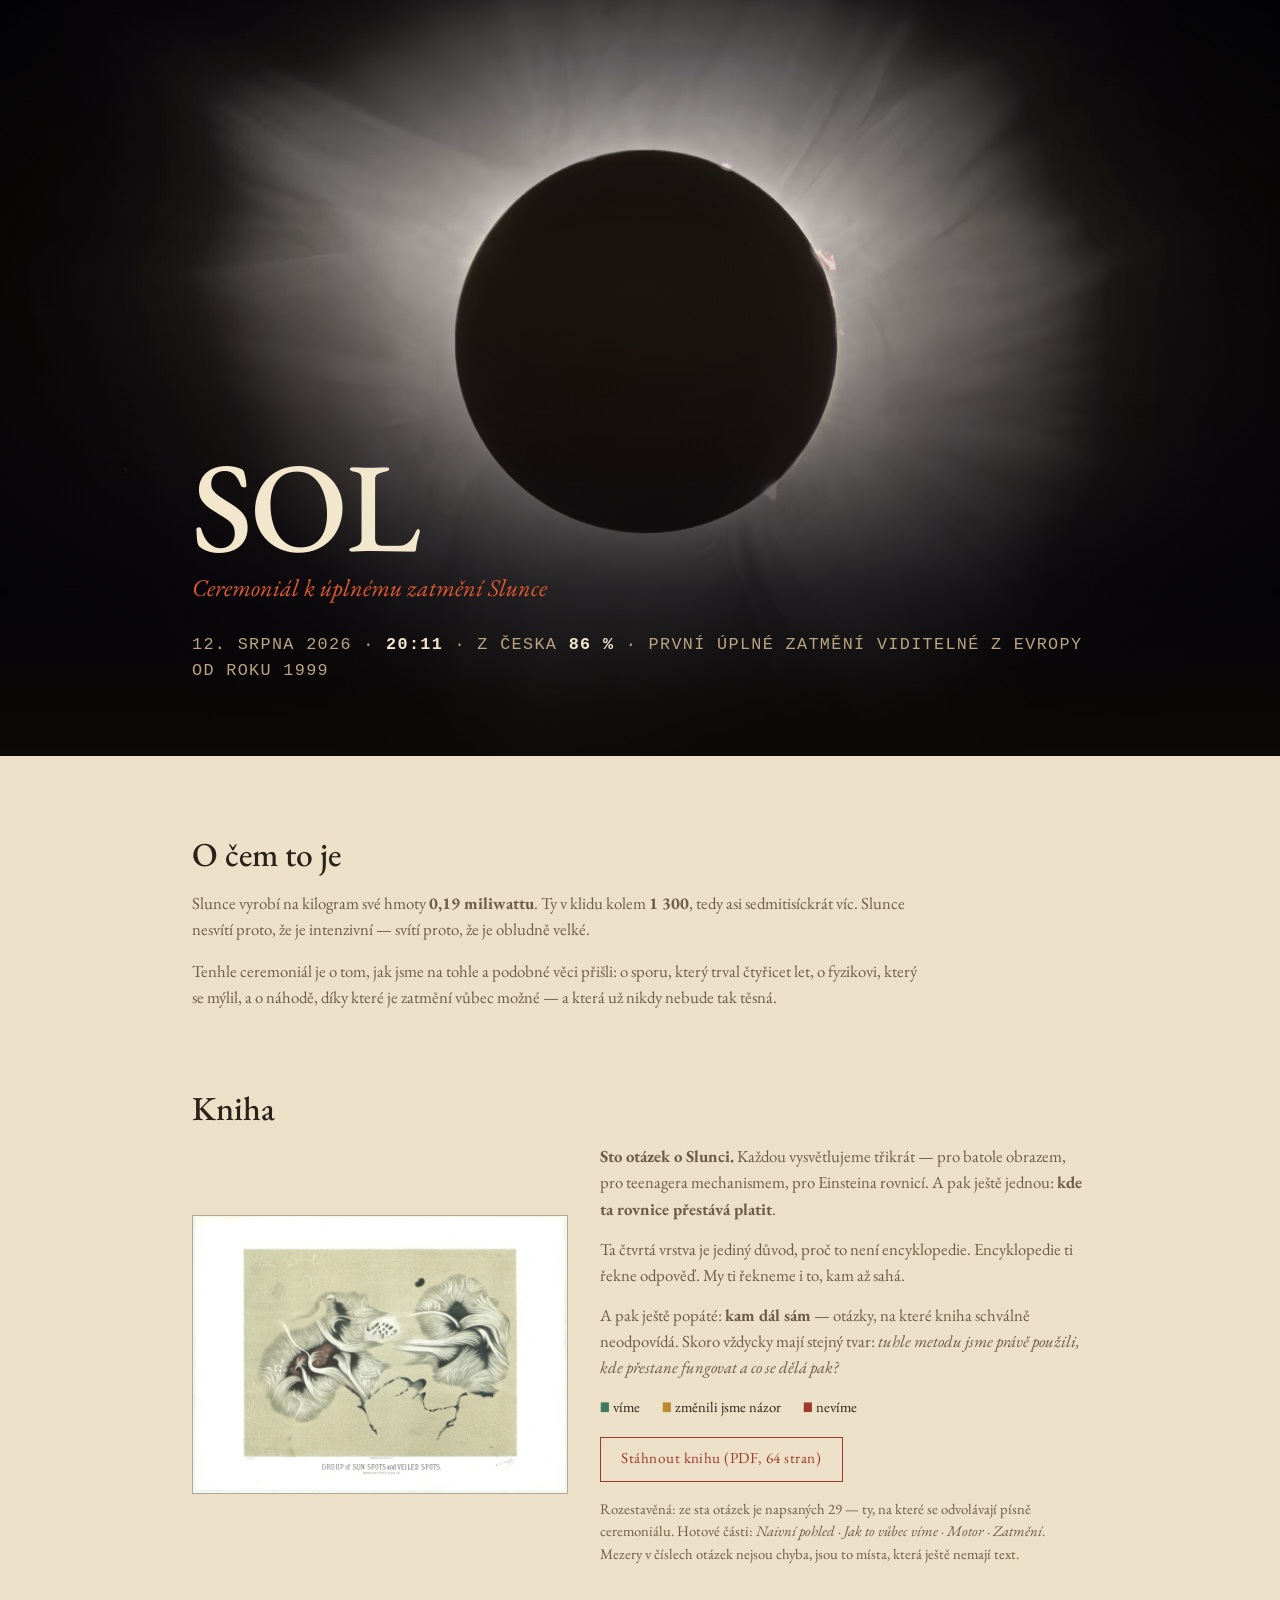
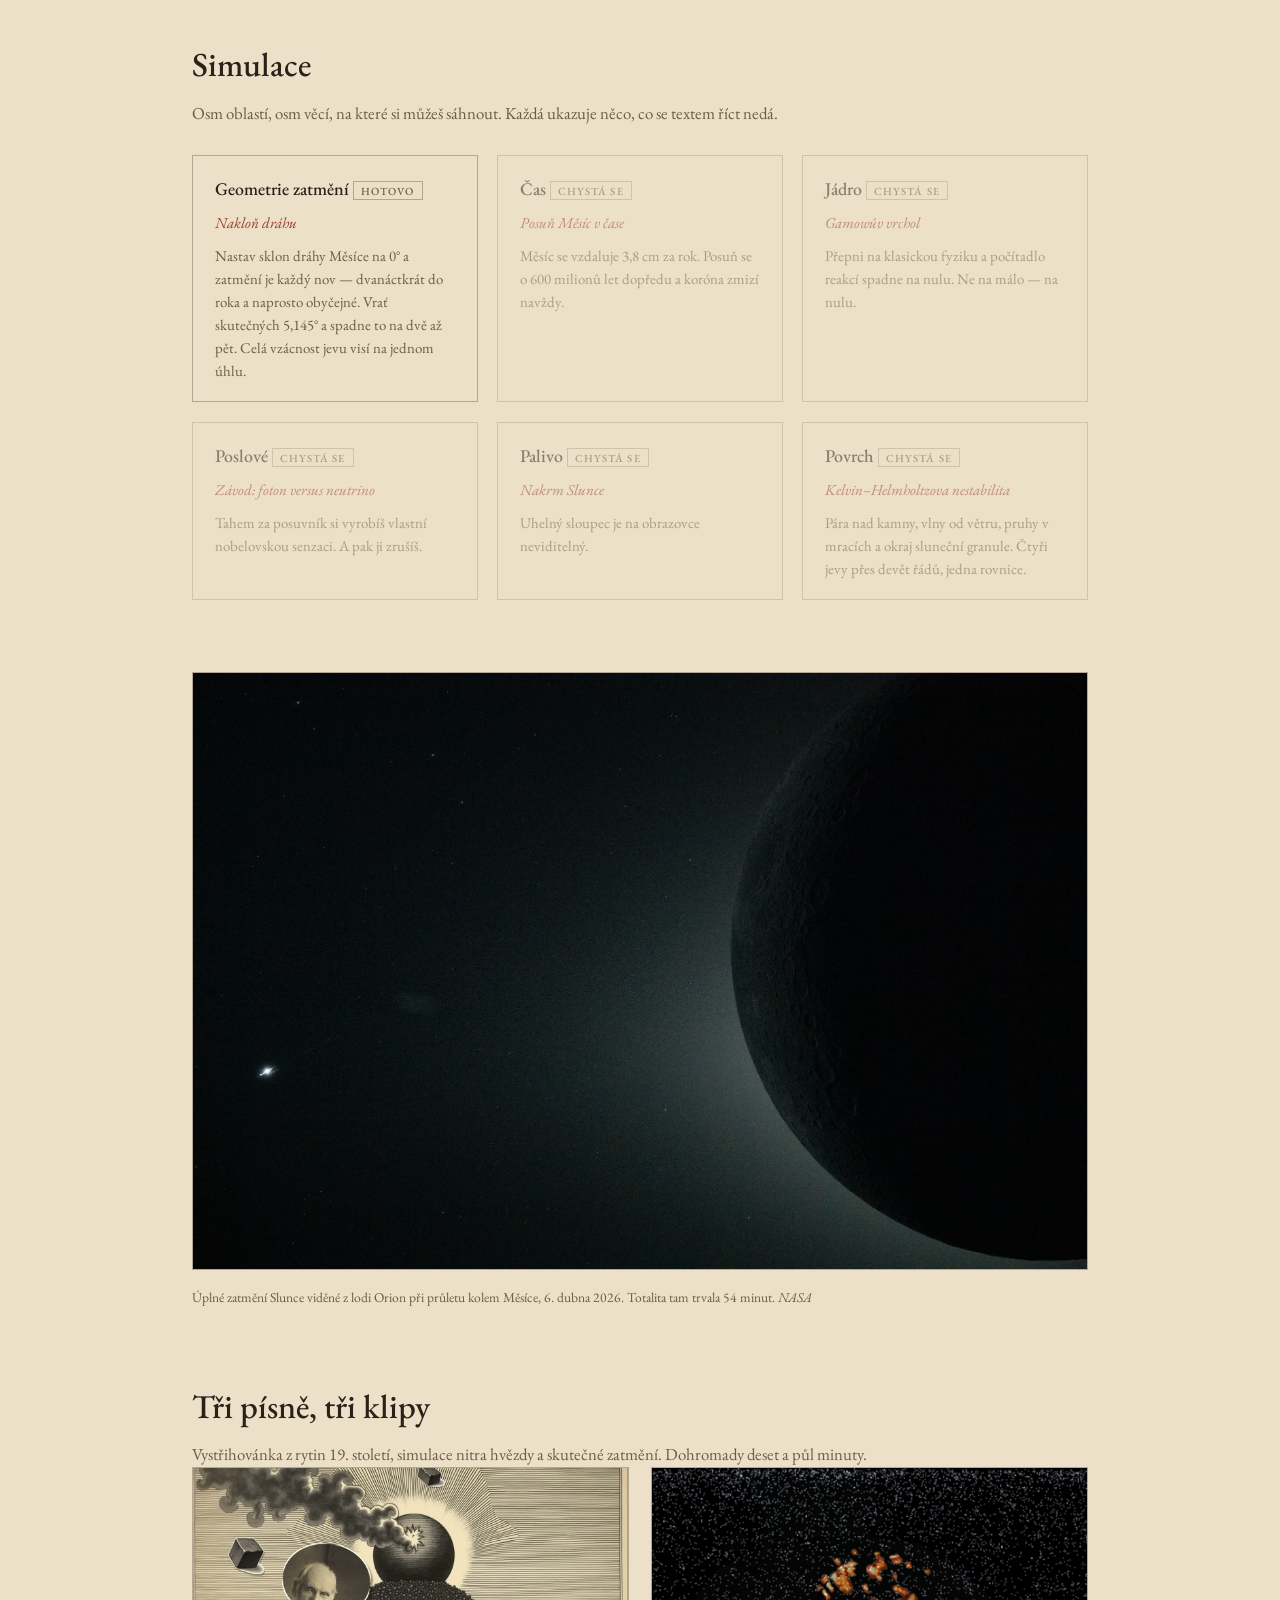
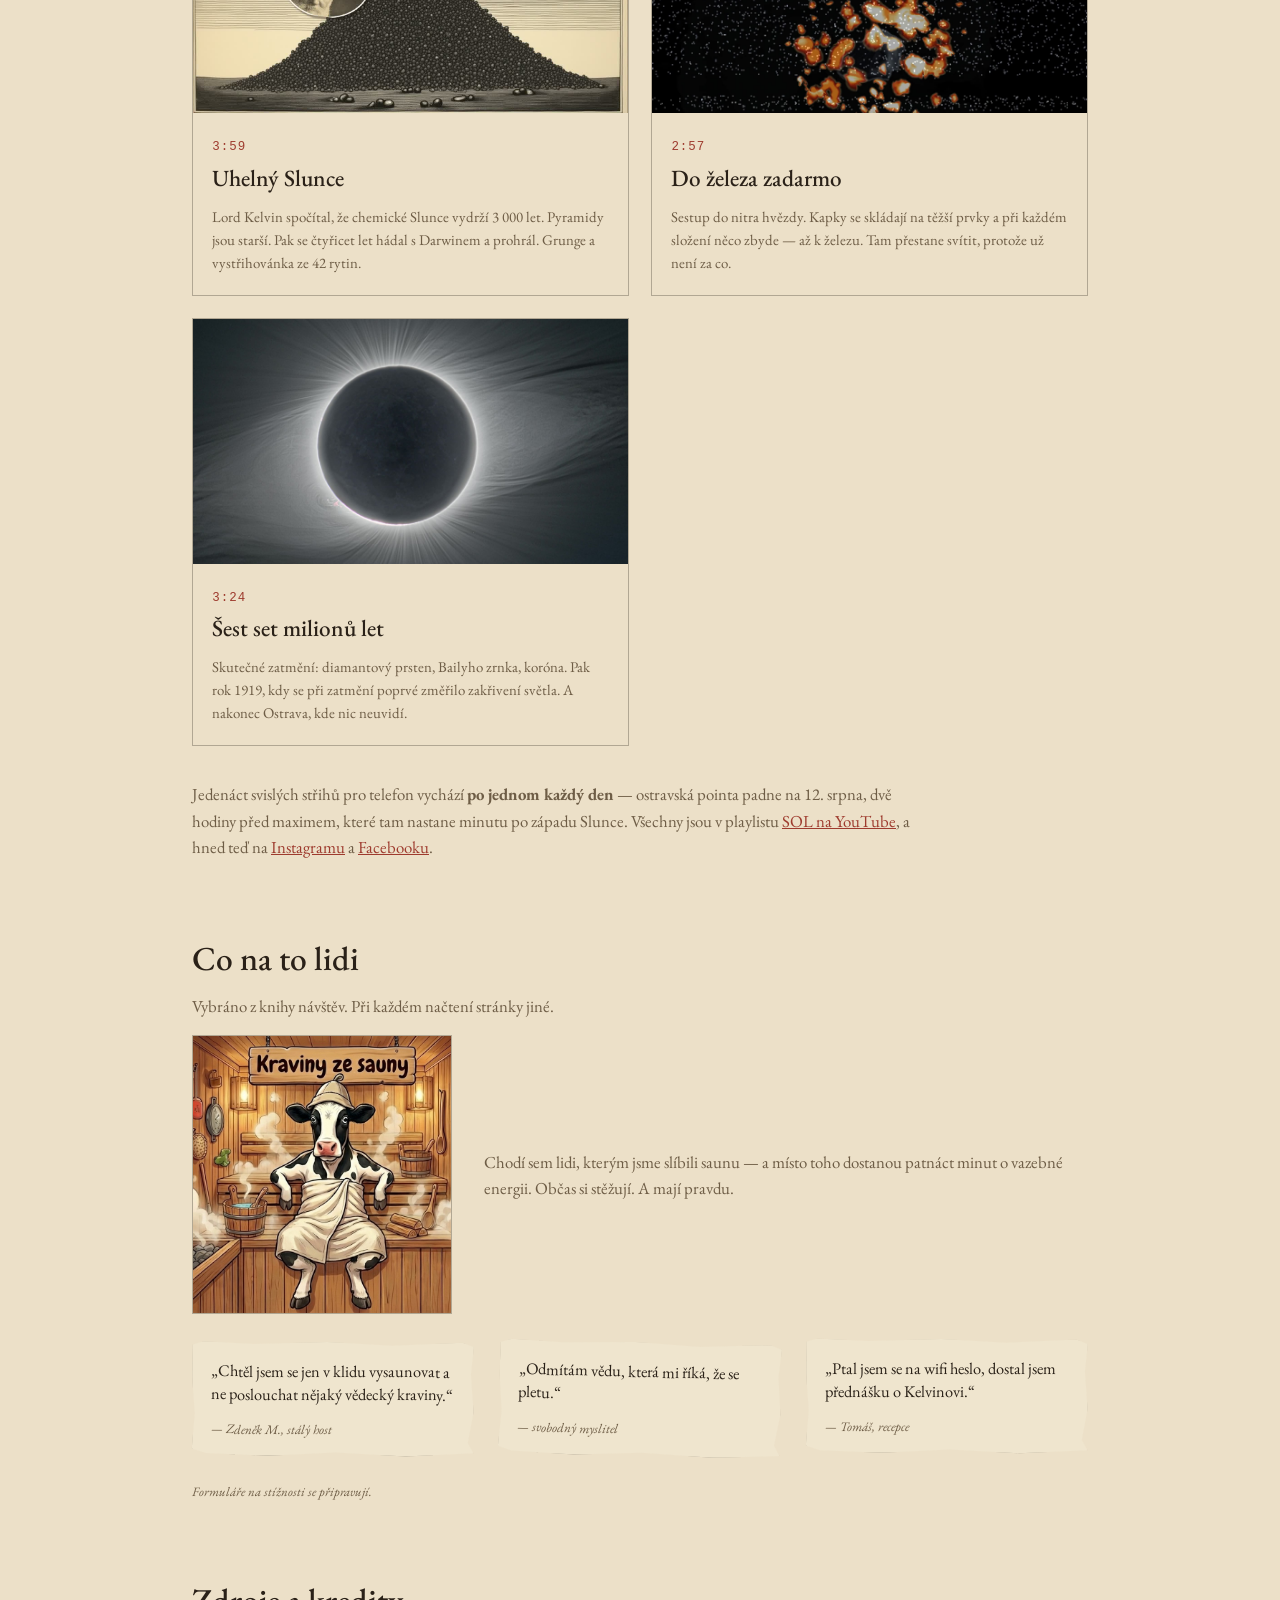
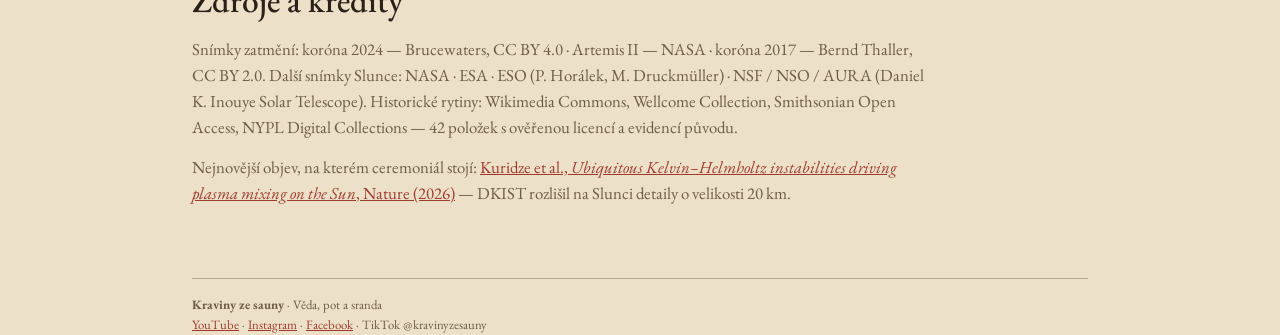
==== commit f93f6aa5: "Web: nová kniha (64 stran) a odkazy na publikovaná videa Kniha vyrostla z jedné části na čtyři: Naiv" ====
--- a/crm/sol/index.html
+++ b/crm/sol/index.html
@@ -179,14 +179,27 @@
         Ta čtvrtá vrstva je jediný důvod, proč to není encyklopedie.
         Encyklopedie ti řekne odpověď. My ti řekneme i to, kam až sahá.
       </p>
+      <p class="lead" style="margin-top:.9rem">
+        A pak ještě popáté: <strong>kam dál sám</strong> — otázky, na které
+        kniha schválně neodpovídá. Skoro vždycky mají stejný tvar:
+        <em>tuhle metodu jsme právě použili, kde přestane fungovat
+        a co se dělá pak?</em>
+      </p>
       <div class="znacky">
         <span class="vime">víme</span>
         <span class="zmena">změnili jsme názor</span>
         <span class="nevime">nevíme</span>
       </div>
-      <a class="btn" href="kniha/sol-cast-1-naivni-pohled.pdf">
-        Stáhnout část první — Naivní pohled (PDF, 16 stran)
+      <a class="btn" href="kniha/sol-100-otazek-o-slunci.pdf">
+        Stáhnout knihu (PDF, 64 stran)
       </a>
+      <p class="lead" style="margin-top:1rem;font-size:.92rem">
+        Rozestavěná: ze sta otázek je napsaných 29 — ty, na které se
+        odvolávají písně ceremoniálu. Hotové části:
+        <em>Naivní pohled</em> · <em>Jak to vůbec víme</em> ·
+        <em>Motor</em> · <em>Zatmění</em>. Mezery v číslech otázek
+        nejsou chyba, jsou to místa, která ještě nemají text.
+      </p>
     </div>
   </div>
 </section>
@@ -293,8 +306,15 @@
   </div>
 
   <p class="lead" style="margin-top:2.2rem">
-    Svislé střihy pro telefon jsou v playlistu
-    <a href="https://www.youtube.com/playlist?list=PLahraADHXThM" target="_blank" rel="noopener">SOL na YouTube</a>.
+    Jedenáct svislých střihů pro telefon vychází <strong>po jednom
+    každý den</strong> — ostravská pointa padne na 12. srpna, dvě hodiny
+    před maximem, které tam nastane minutu po západu Slunce.
+    Všechny jsou v playlistu
+    <a href="https://www.youtube.com/playlist?list=PLahraADHXThM" target="_blank" rel="noopener">SOL na YouTube</a>,
+    a hned teď na
+    <a href="https://www.instagram.com/kravinyzesauny" target="_blank" rel="noopener">Instagramu</a>
+    a
+    <a href="https://www.facebook.com/kravinyzesauny" target="_blank" rel="noopener">Facebooku</a>.
   </p>
 </section>
 
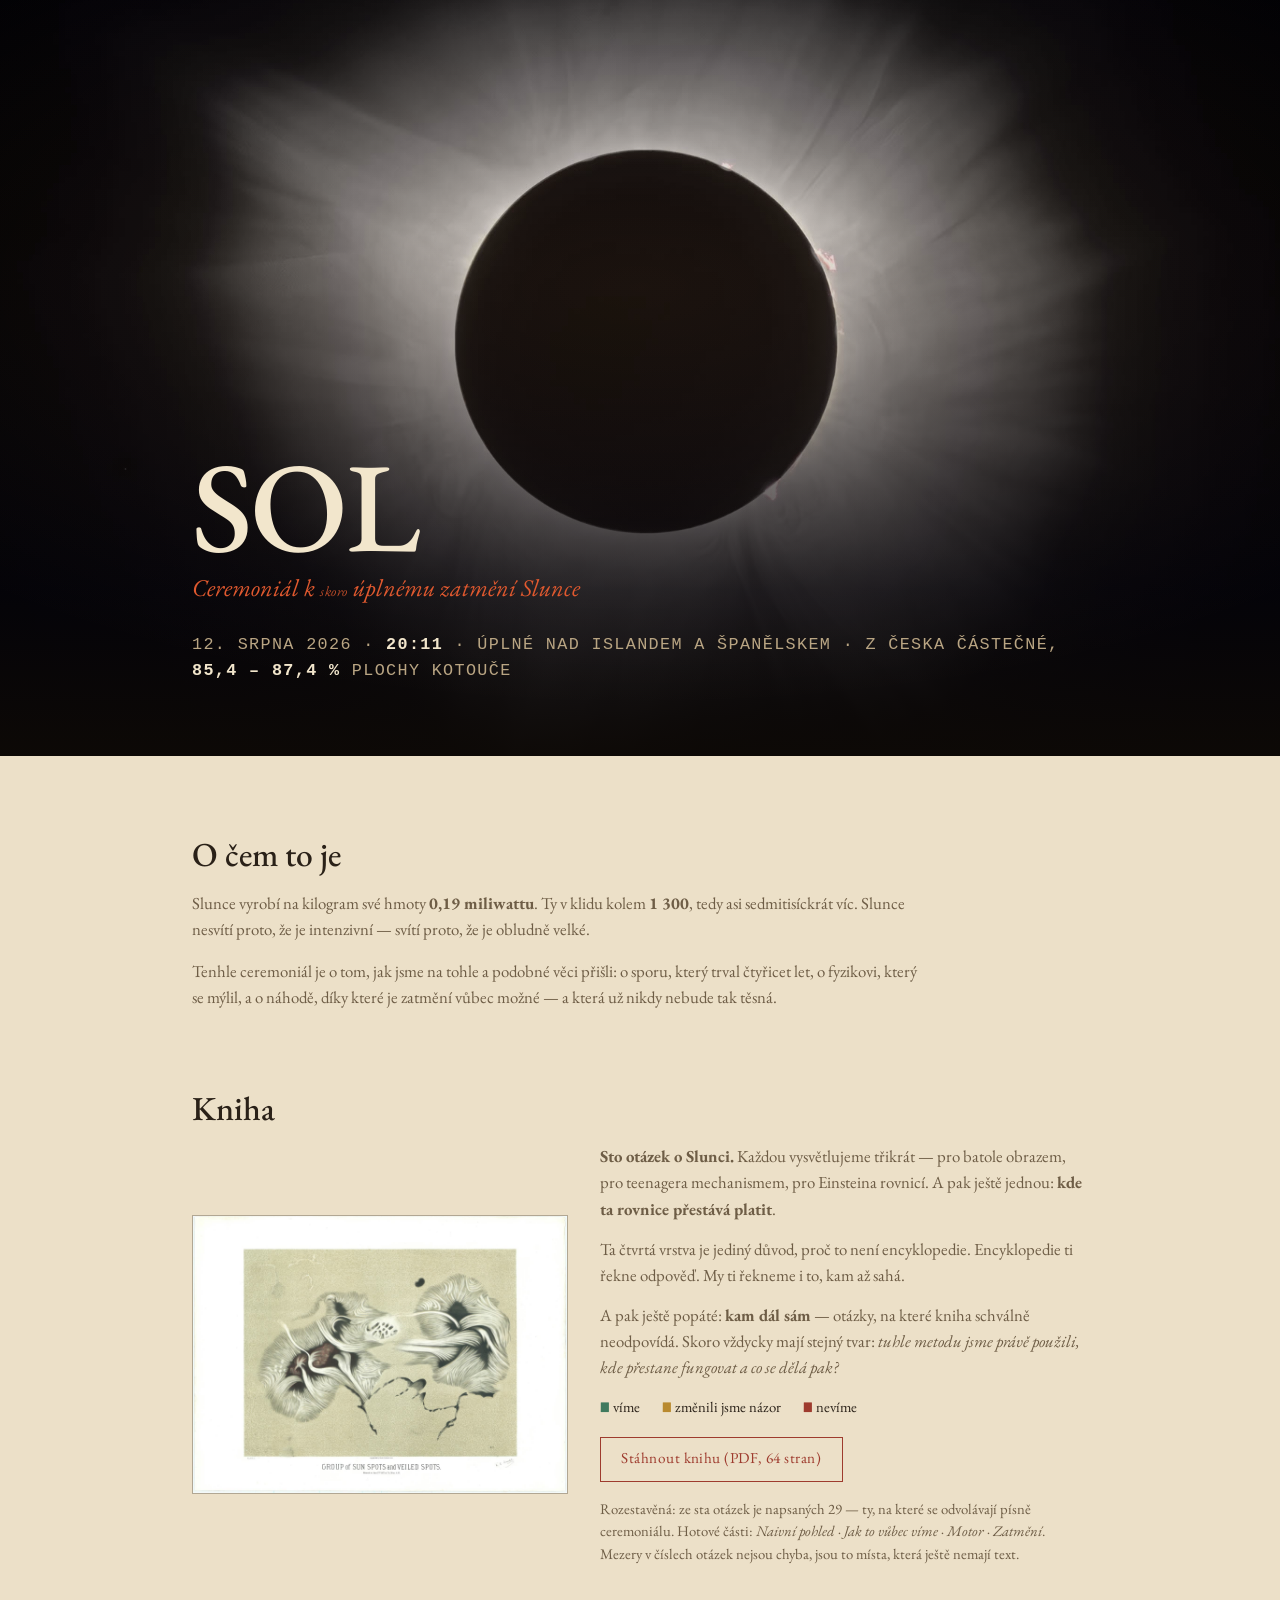
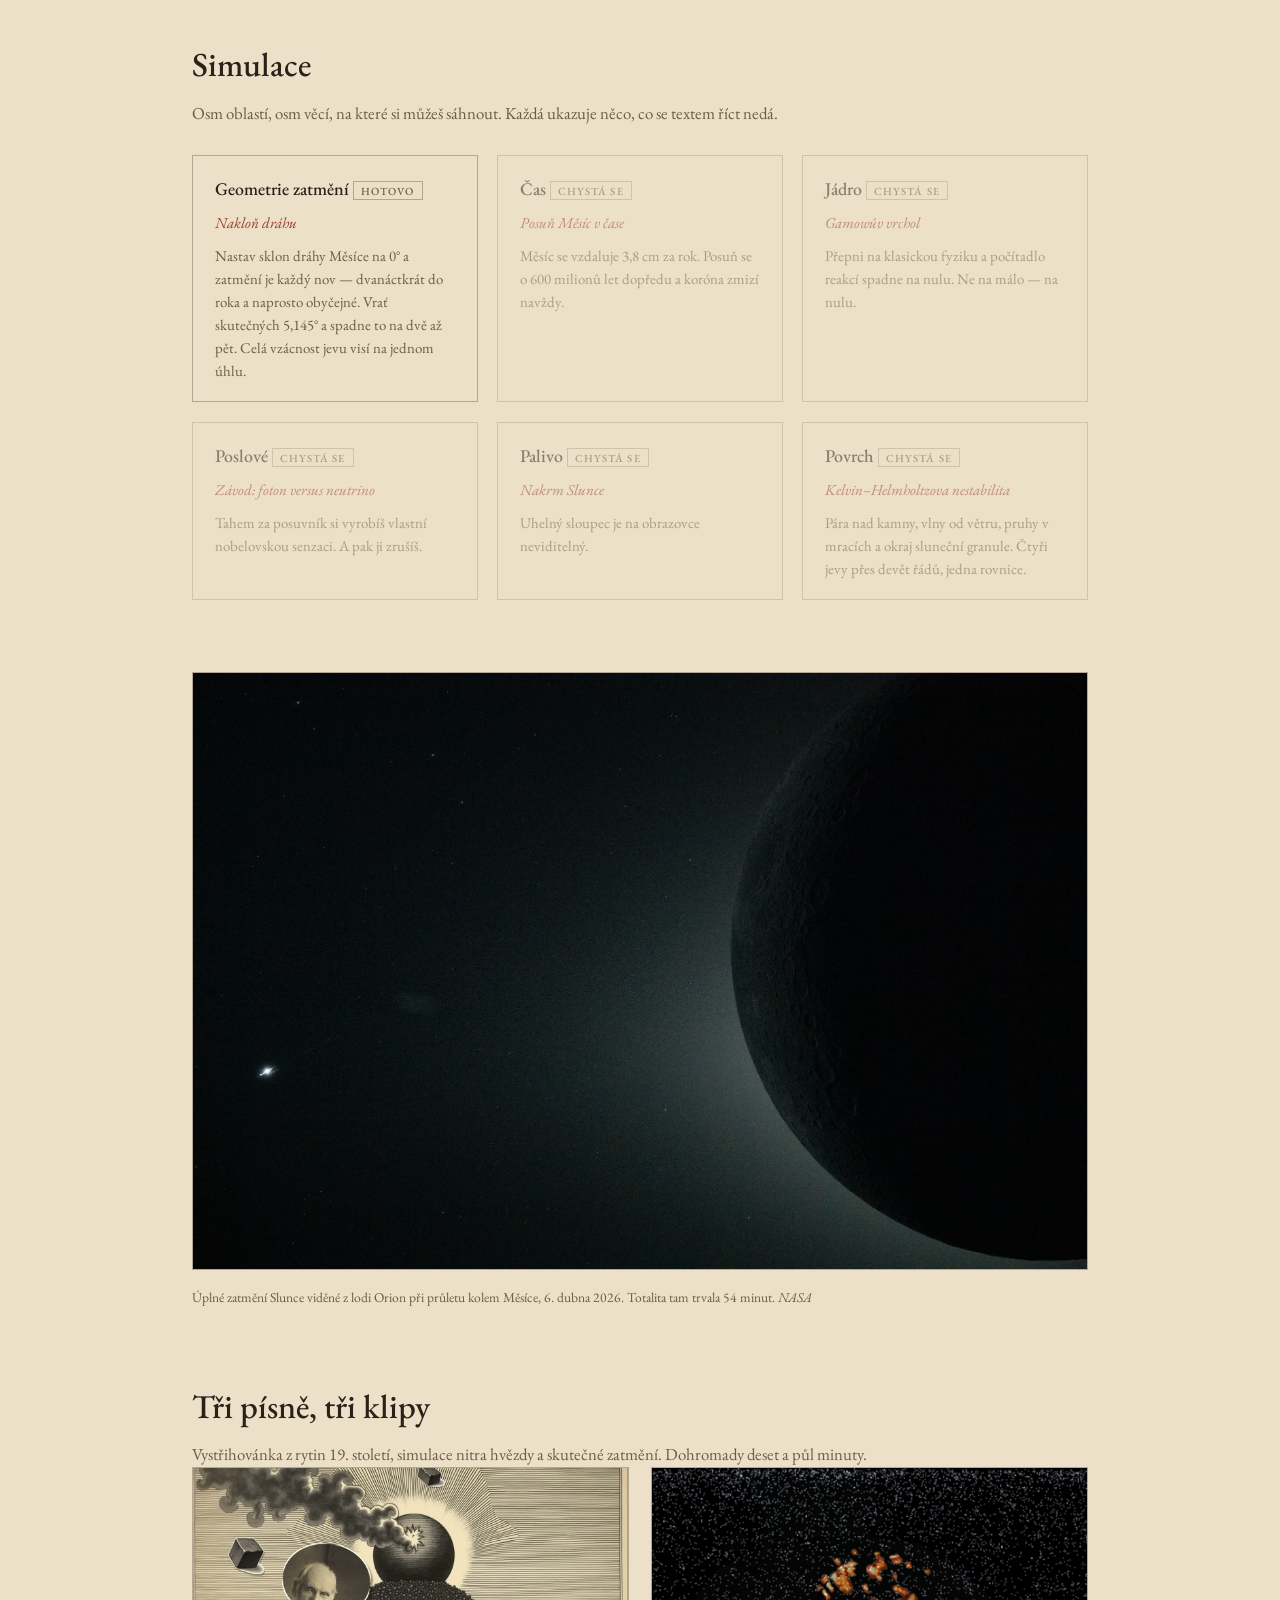
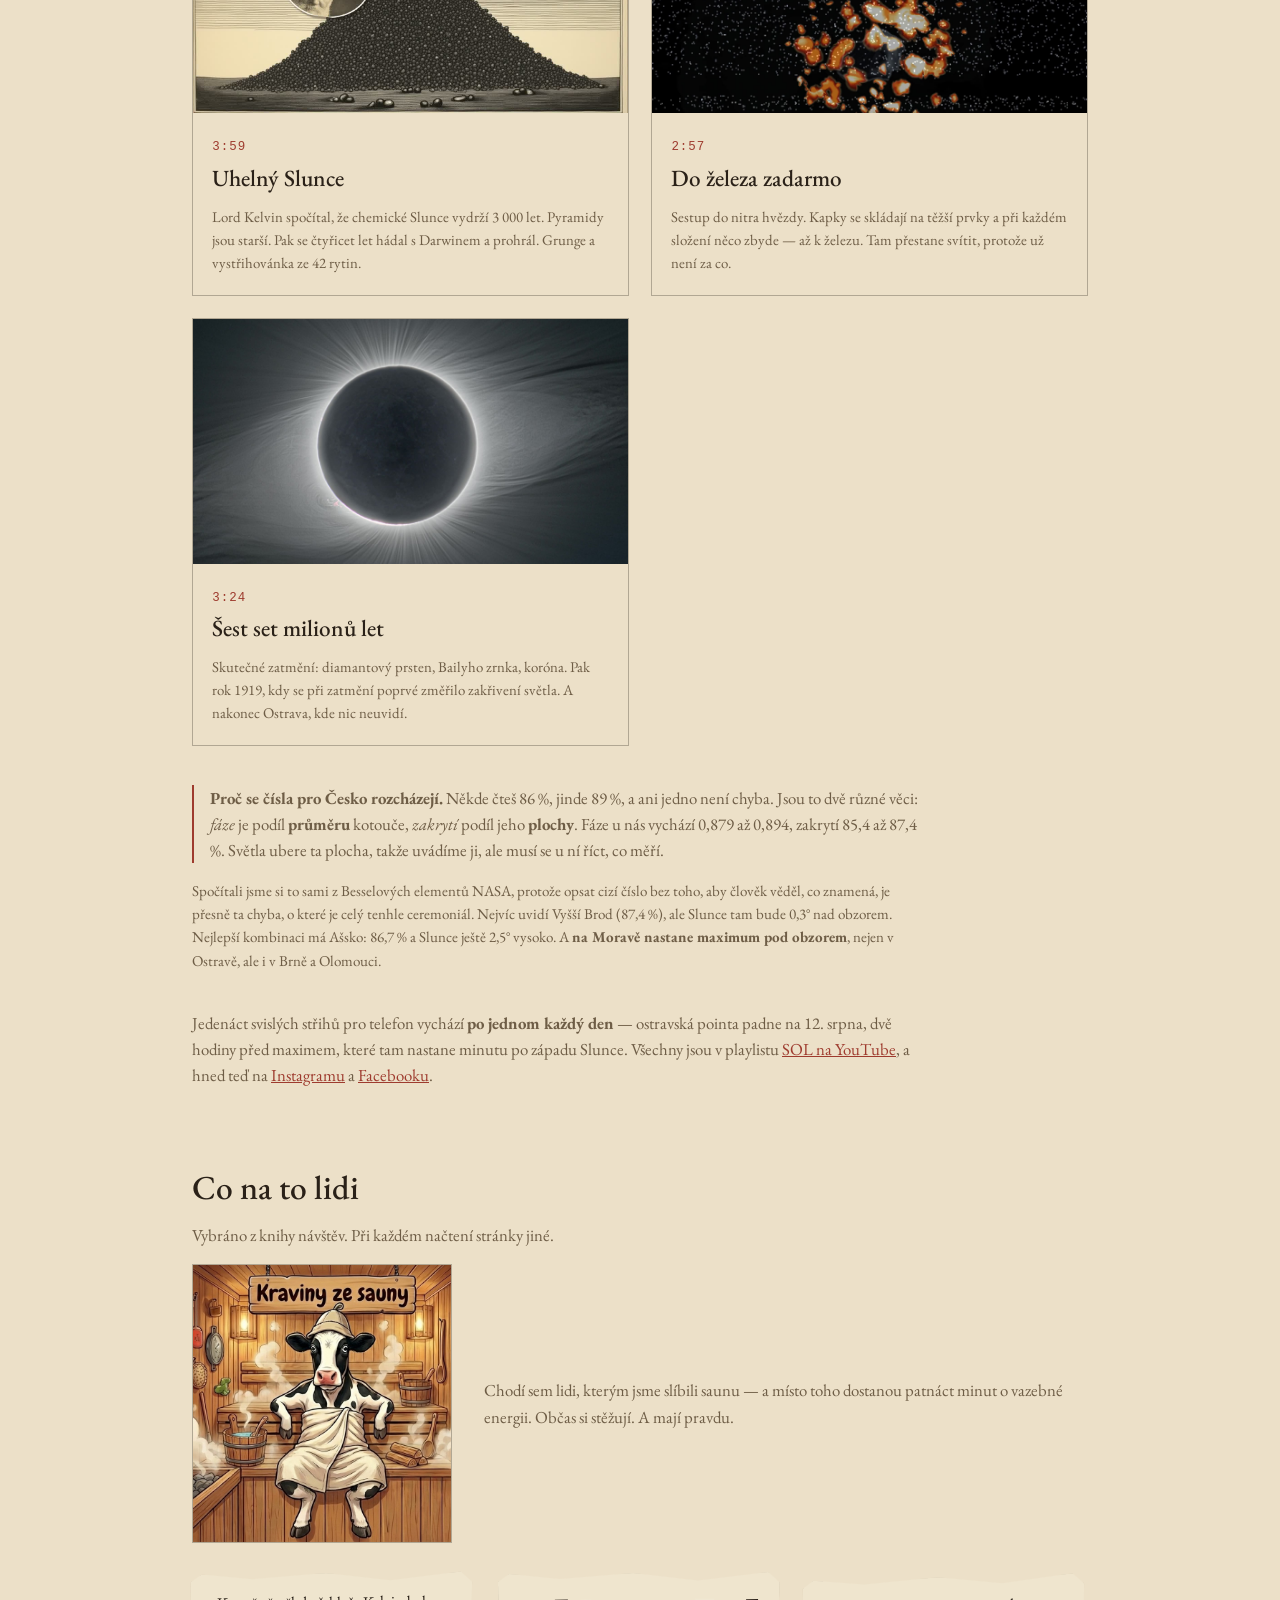
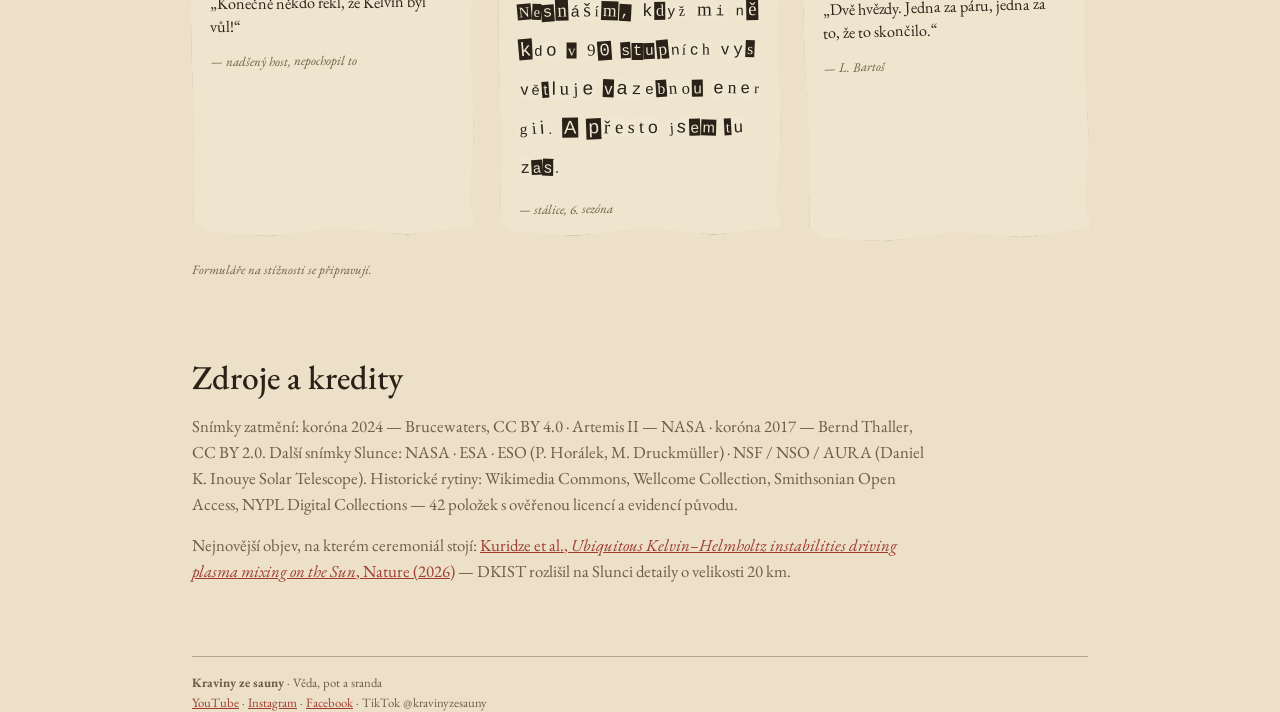
==== commit 478aeccc: "Web: 'skoro' úplné zatmění a vysvětlení rozdílu fáze vs. zakrytí Z Česka je zatmění ČÁSTEČNÉ, hlavič" ====
--- a/crm/sol/index.html
+++ b/crm/sol/index.html
@@ -44,6 +44,9 @@
     letter-spacing: -.02em; color: #F2E6CC; margin-bottom: .4rem;
   }
   .hero .pod { font-size: clamp(1.05rem,2.4vw,1.5rem); color: #E0592F; font-style: italic; }
+  /* „skoro" schválně drobně — z Česka je zatmění částečné a je to vtip
+     na náš vlastní účet, ne alibi schované do drobného písma */
+  .hero .pod .skoro { font-size: .58em; letter-spacing: .04em; opacity: .85; }
   .hero .datum {
     margin-top: 1.6rem; font-family: 'DMM',monospace; font-size: clamp(.85rem,1.6vw,1.05rem);
     color: #B9A583; letter-spacing: .08em;
@@ -142,9 +145,11 @@
 <header class="hero">
   <div class="hero-txt">
     <h1>SOL</h1>
-    <p class="pod">Ceremoniál k úplnému zatmění Slunce</p>
-    <p class="datum">12. SRPNA 2026 · <b>20:11</b> · Z ČESKA <b>86 %</b> ·
-       PRVNÍ ÚPLNÉ ZATMĚNÍ VIDITELNÉ Z EVROPY OD ROKU 1999</p>
+    <p class="pod">Ceremoniál k <span class="skoro">skoro</span> úplnému
+       zatmění Slunce</p>
+    <p class="datum">12. SRPNA 2026 · <b>20:11</b> ·
+       ÚPLNÉ NAD ISLANDEM A ŠPANĚLSKEM · Z ČESKA ČÁSTEČNÉ,
+       <b>85,4 – 87,4 %</b> PLOCHY KOTOUČE</p>
   </div>
 </header>
 
@@ -305,7 +310,24 @@
     </a>
   </div>
 
-  <p class="lead" style="margin-top:2.2rem">
+  <p class="lead" style="margin-top:2.4rem;border-left:2px solid var(--acc);padding-left:1rem">
+    <strong>Proč se čísla pro Česko rozcházejí.</strong>
+    Někde čteš 86 %, jinde 89 %, a ani jedno není chyba. Jsou to dvě různé
+    věci: <em>fáze</em> je podíl <strong>průměru</strong> kotouče,
+    <em>zakrytí</em> podíl jeho <strong>plochy</strong>. Fáze u nás vychází
+    0,879 až 0,894, zakrytí 85,4 až 87,4 %. Světla ubere ta plocha, takže
+    uvádíme ji, ale musí se u ní říct, co měří.
+  </p>
+  <p class="lead" style="margin-top:1rem;font-size:.94rem">
+    Spočítali jsme si to sami z Besselových elementů NASA, protože opsat
+    cizí číslo bez toho, aby člověk věděl, co znamená, je přesně ta chyba,
+    o které je celý tenhle ceremoniál. Nejvíc uvidí Vyšší Brod (87,4 %),
+    ale Slunce tam bude 0,3° nad obzorem. Nejlepší kombinaci má Ašsko:
+    86,7 % a Slunce ještě 2,5° vysoko. A <strong>na Moravě nastane maximum
+    pod obzorem</strong>, nejen v Ostravě, ale i v Brně a Olomouci.
+  </p>
+
+  <p class="lead" style="margin-top:2.4rem">
     Jedenáct svislých střihů pro telefon vychází <strong>po jednom
     každý den</strong> — ostravská pointa padne na 12. srpna, dvě hodiny
     před maximem, které tam nastane minutu po západu Slunce.
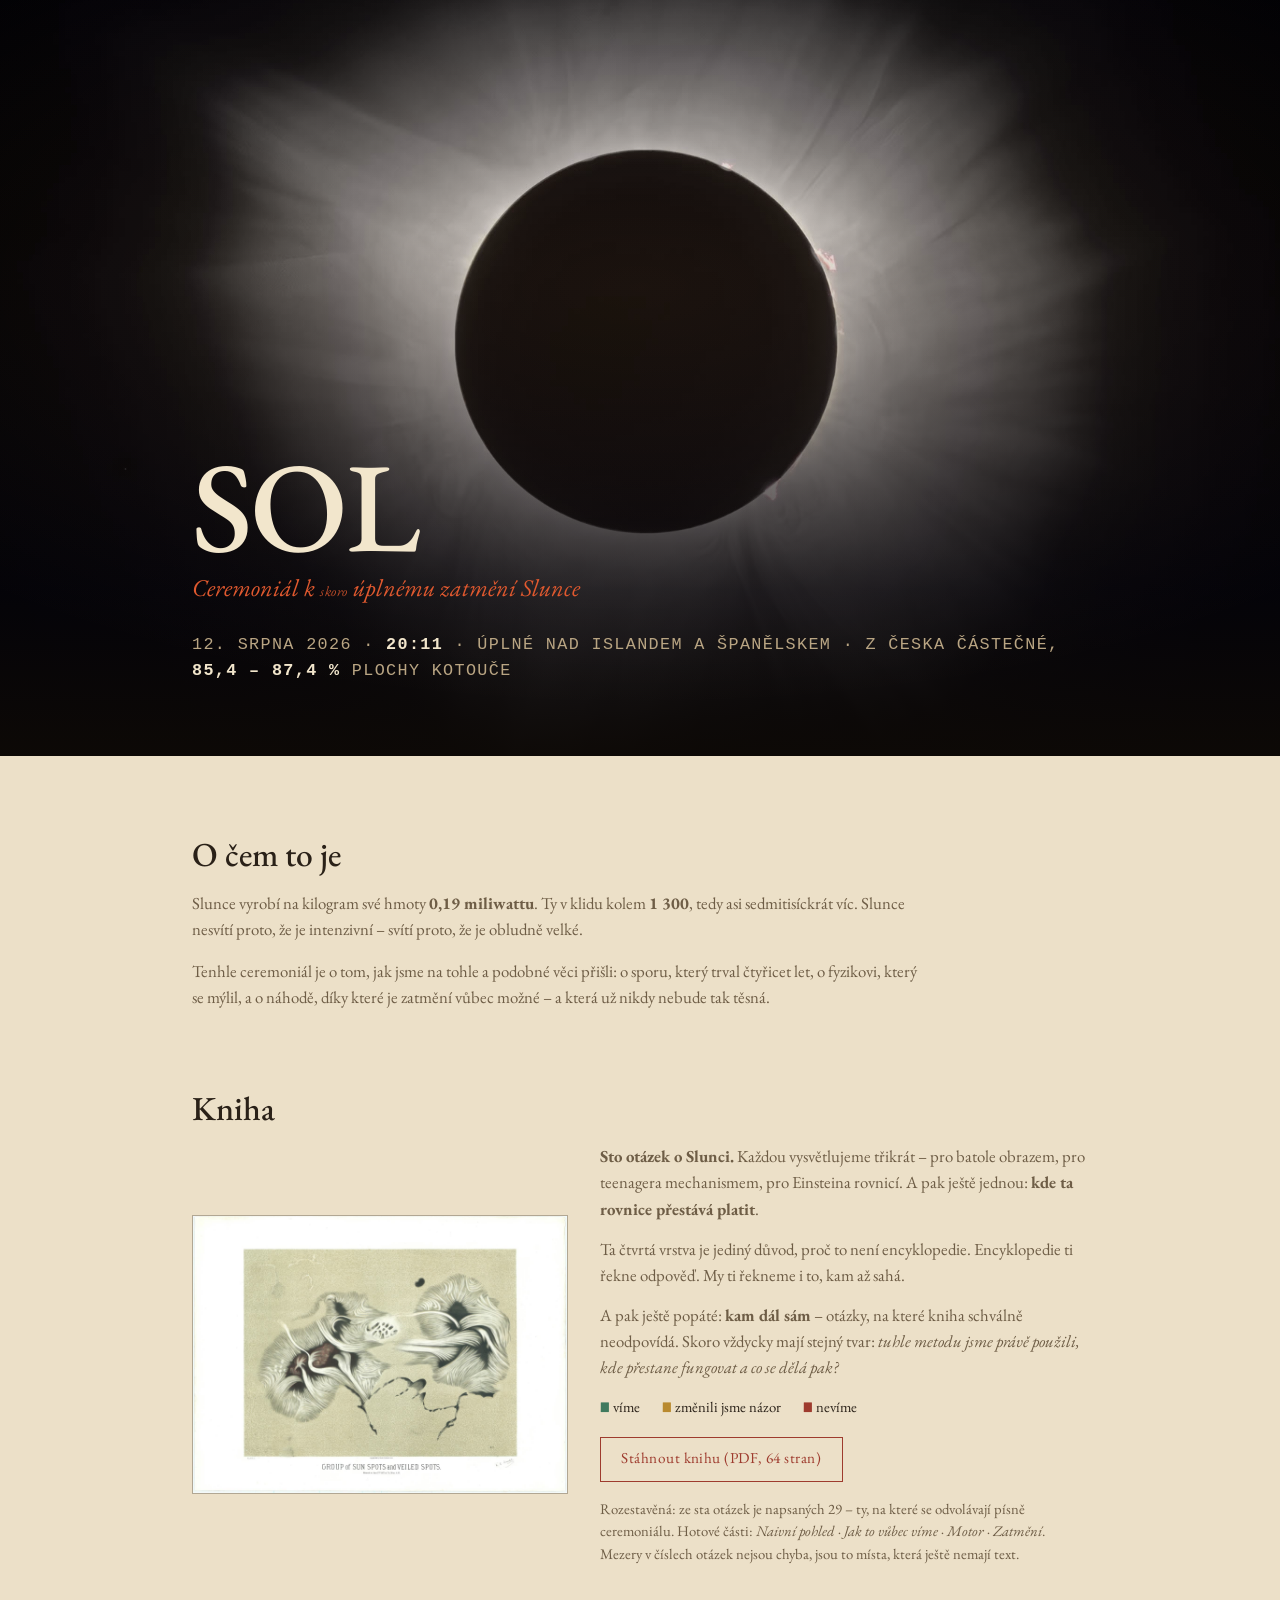
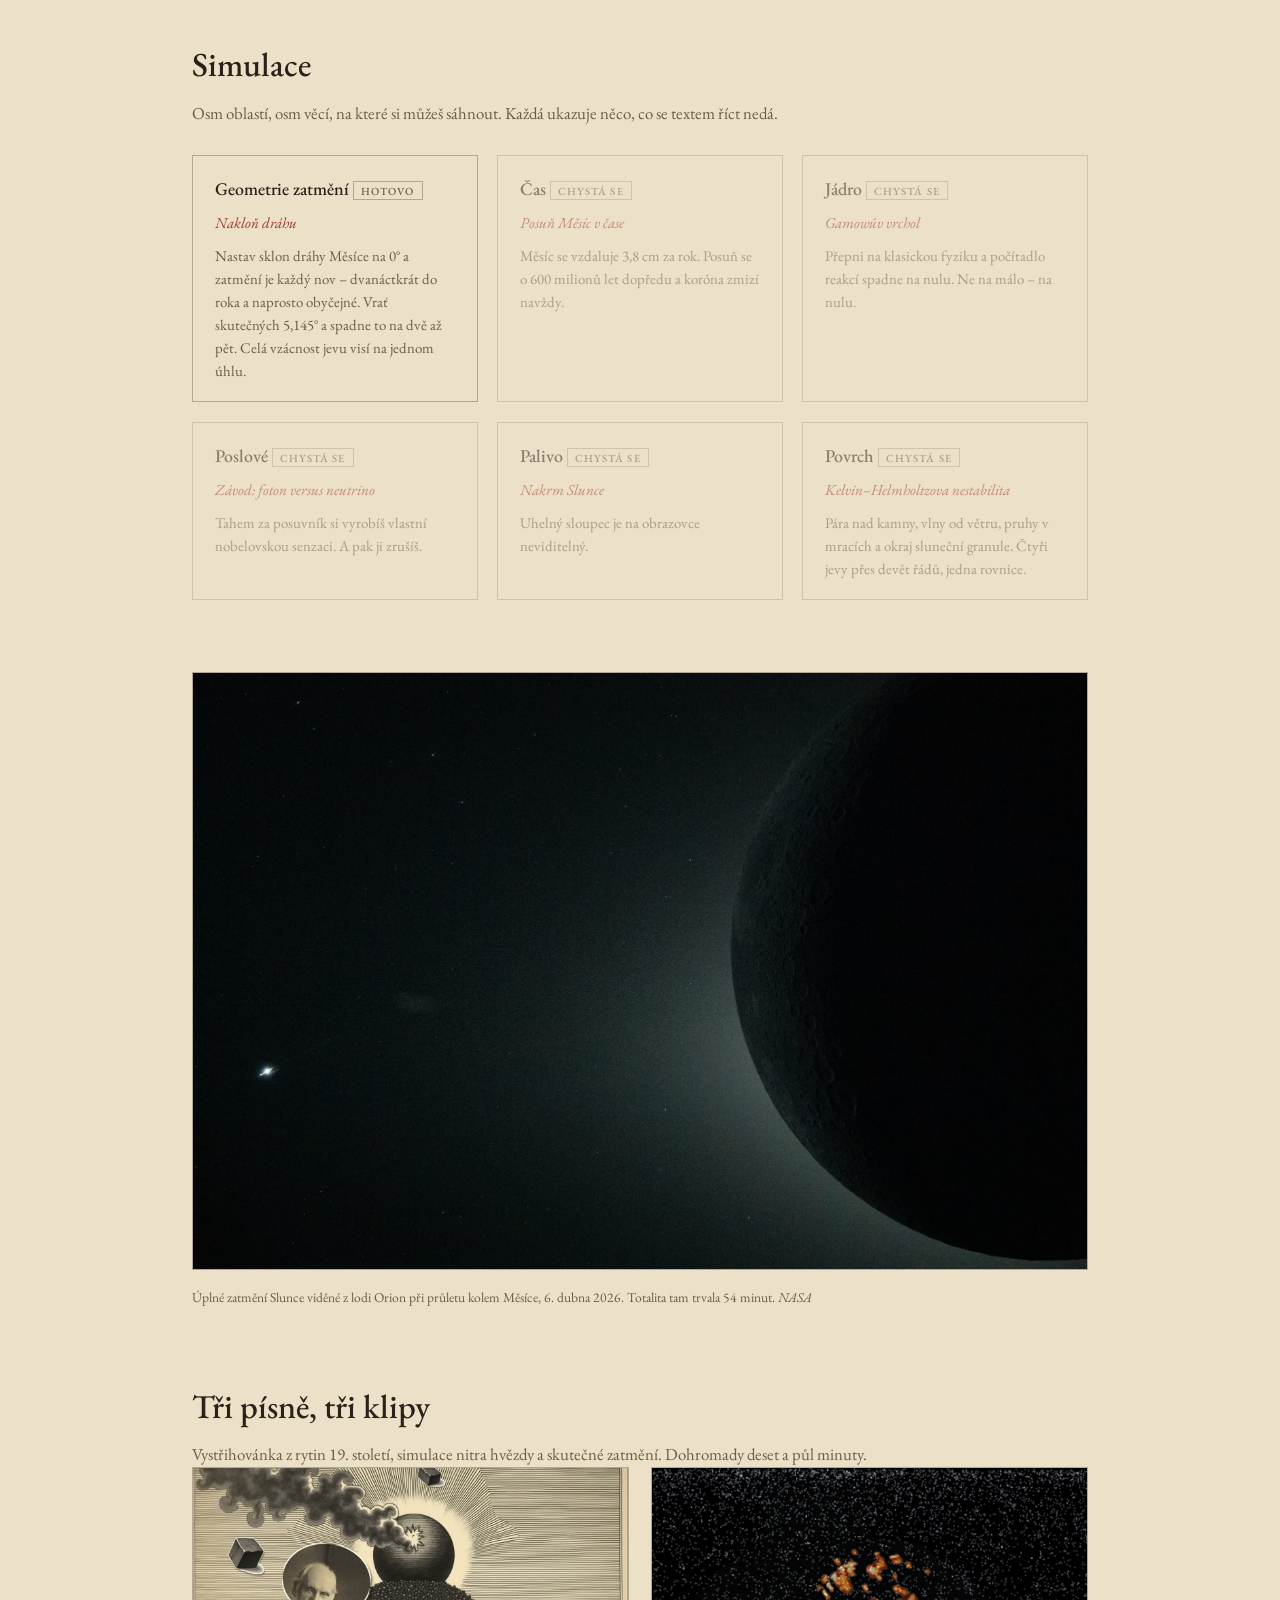
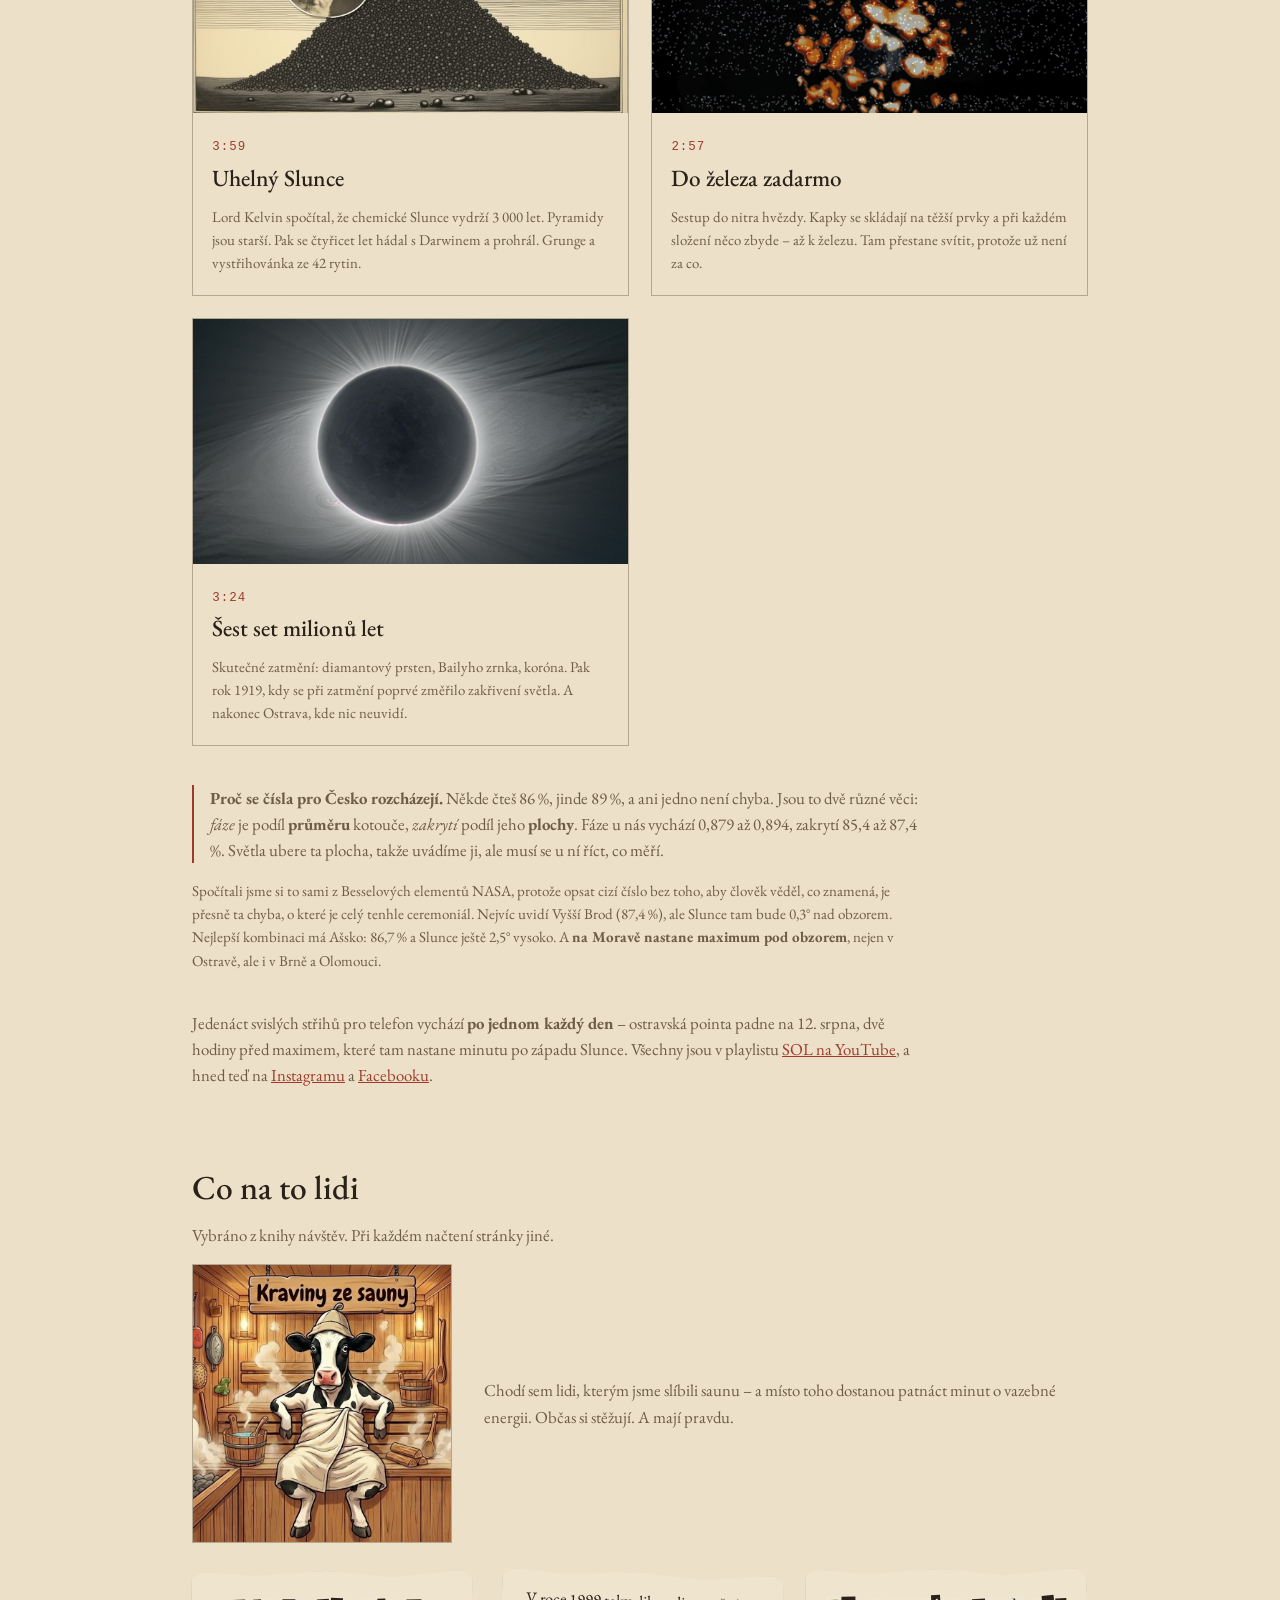
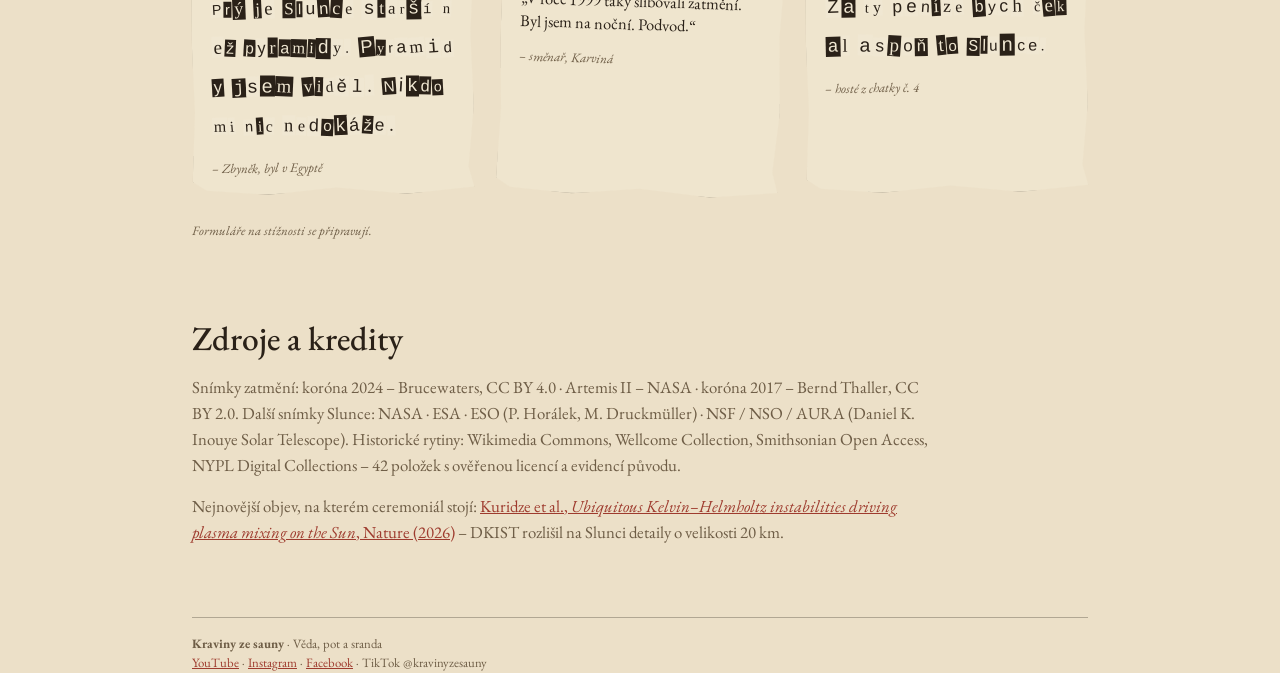
==== commit fb68d51f: "Web: pomlčky na en dash podle české typografie Em dash je anglosaská konvence, česká sazba používá j" ====
--- a/crm/sol/index.html
+++ b/crm/sol/index.html
@@ -3,9 +3,9 @@
 <head>
 <meta charset="utf-8">
 <meta name="viewport" content="width=device-width, initial-scale=1">
-<title>SOL — ceremoniál k zatmění Slunce | Kraviny ze sauny</title>
+<title>SOL – ceremoniál k zatmění Slunce | Kraviny ze sauny</title>
 <meta name="description" content="Saunový ceremoniál k úplnému zatmění Slunce 12. srpna 2026. Kniha, interaktivní simulace a hudba o tom, z čeho Slunce doopravdy žije.">
-<meta property="og:title" content="SOL — ceremoniál k zatmění Slunce">
+<meta property="og:title" content="SOL – ceremoniál k zatmění Slunce">
 <meta property="og:description" content="Sto otázek o Slunci, osm simulací a tři písně. Kniha, která u každé odpovědi přizná, kde přestává platit.">
 <link rel="stylesheet" href="../../assets/kodex.css">
 <style>
@@ -19,7 +19,7 @@
     background: #05040a;
     margin-bottom: 3rem; overflow: hidden;
   }
-  /* skutečná koróna z totality 2024 — dýchá, protože koróna nikdy nestojí */
+  /* skutečná koróna z totality 2024 – dýchá, protože koróna nikdy nestojí */
   .hero::before {
     content:''; position:absolute; inset:-6%;
     background: url('img/korona2024.jpg') center/cover no-repeat;
@@ -44,7 +44,7 @@
     letter-spacing: -.02em; color: #F2E6CC; margin-bottom: .4rem;
   }
   .hero .pod { font-size: clamp(1.05rem,2.4vw,1.5rem); color: #E0592F; font-style: italic; }
-  /* „skoro" schválně drobně — z Česka je zatmění částečné a je to vtip
+  /* „skoro" schválně drobně – z Česka je zatmění částečné a je to vtip
      na náš vlastní účet, ne alibi schované do drobného písma */
   .hero .pod .skoro { font-size: .58em; letter-spacing: .04em; opacity: .85; }
   .hero .datum {
@@ -160,12 +160,12 @@
   <p class="lead">
     Slunce vyrobí na kilogram své hmoty <strong>0,19 miliwattu</strong>.
     Ty v klidu kolem <strong>1 300</strong>, tedy asi sedmitisíckrát víc.
-    Slunce nesvítí proto, že je intenzivní — svítí proto, že je obludně velké.
+    Slunce nesvítí proto, že je intenzivní – svítí proto, že je obludně velké.
   </p>
   <p class="lead" style="margin-top:1rem">
     Tenhle ceremoniál je o tom, jak jsme na tohle a podobné věci přišli:
     o sporu, který trval čtyřicet let, o fyzikovi, který se mýlil,
-    a o náhodě, díky které je zatmění vůbec možné — a která už nikdy
+    a o náhodě, díky které je zatmění vůbec možné – a která už nikdy
     nebude tak těsná.
   </p>
 </section>
@@ -176,7 +176,7 @@
     <img src="img/skvrny.jpg" alt="Chromolitografie slunečních skvrn, E. L. Trouvelot">
     <div>
       <p class="lead">
-        <strong>Sto otázek o Slunci.</strong> Každou vysvětlujeme třikrát —
+        <strong>Sto otázek o Slunci.</strong> Každou vysvětlujeme třikrát –
         pro batole obrazem, pro teenagera mechanismem, pro Einsteina rovnicí.
         A pak ještě jednou: <strong>kde ta rovnice přestává platit</strong>.
       </p>
@@ -185,7 +185,7 @@
         Encyklopedie ti řekne odpověď. My ti řekneme i to, kam až sahá.
       </p>
       <p class="lead" style="margin-top:.9rem">
-        A pak ještě popáté: <strong>kam dál sám</strong> — otázky, na které
+        A pak ještě popáté: <strong>kam dál sám</strong> – otázky, na které
         kniha schválně neodpovídá. Skoro vždycky mají stejný tvar:
         <em>tuhle metodu jsme právě použili, kde přestane fungovat
         a co se dělá pak?</em>
@@ -199,7 +199,7 @@
         Stáhnout knihu (PDF, 64 stran)
       </a>
       <p class="lead" style="margin-top:1rem;font-size:.92rem">
-        Rozestavěná: ze sta otázek je napsaných 29 — ty, na které se
+        Rozestavěná: ze sta otázek je napsaných 29 – ty, na které se
         odvolávají písně ceremoniálu. Hotové části:
         <em>Naivní pohled</em> · <em>Jak to vůbec víme</em> ·
         <em>Motor</em> · <em>Zatmění</em>. Mezery v číslech otázek
@@ -218,7 +218,7 @@
     <a class="karta" href="sim/naklon-drahy.html">
       <h3>Geometrie zatmění <span class="stav">HOTOVO</span></h3>
       <span class="sim">Nakloň dráhu</span>
-      <p>Nastav sklon dráhy Měsíce na 0° a zatmění je každý nov — dvanáctkrát
+      <p>Nastav sklon dráhy Měsíce na 0° a zatmění je každý nov – dvanáctkrát
          do roka a naprosto obyčejné. Vrať skutečných 5,145° a spadne to na dvě
          až pět. Celá vzácnost jevu visí na jednom úhlu.</p>
     </a>
@@ -234,7 +234,7 @@
       <h3>Jádro <span class="stav">CHYSTÁ SE</span></h3>
       <span class="sim">Gamowův vrchol</span>
       <p>Přepni na klasickou fyziku a počítadlo reakcí spadne na nulu.
-         Ne na málo — na nulu.</p>
+         Ne na málo – na nulu.</p>
     </div>
 
     <div class="karta" aria-disabled="true">
@@ -293,7 +293,7 @@
         <span class="stopaz">2:57</span>
         <h3>Do železa zadarmo</h3>
         <p>Sestup do nitra hvězdy. Kapky se skládají na těžší prvky
-           a při každém složení něco zbyde — až k železu. Tam přestane
+           a při každém složení něco zbyde – až k železu. Tam přestane
            svítit, protože už není za co.</p>
       </div>
     </a>
@@ -329,7 +329,7 @@
 
   <p class="lead" style="margin-top:2.4rem">
     Jedenáct svislých střihů pro telefon vychází <strong>po jednom
-    každý den</strong> — ostravská pointa padne na 12. srpna, dvě hodiny
+    každý den</strong> – ostravská pointa padne na 12. srpna, dvě hodiny
     před maximem, které tam nastane minutu po západu Slunce.
     Všechny jsou v playlistu
     <a href="https://www.youtube.com/playlist?list=PLahraADHXThM" target="_blank" rel="noopener">SOL na YouTube</a>,
@@ -345,8 +345,8 @@
   <h2>Co na to lidi</h2>
   <p class="lead">Vybráno z knihy návštěv. Při každém načtení stránky jiné.</p>
   <div class="kravka-blok">
-    <img src="img/kravka.jpg" alt="Maskot Kravin ze sauny — kráva v sauně">
-    <p class="lead">Chodí sem lidi, kterým jsme slíbili saunu — a místo toho
+    <img src="img/kravka.jpg" alt="Maskot Kravin ze sauny – kráva v sauně">
+    <p class="lead">Chodí sem lidi, kterým jsme slíbili saunu – a místo toho
        dostanou patnáct minut o vazebné energii. Občas si stěžují.
        A mají pravdu.</p>
   </div>
@@ -357,15 +357,15 @@
 <section>
   <h2>Zdroje a kredity</h2>
   <p class="lead">
-    Snímky zatmění: koróna 2024 — Brucewaters, CC BY 4.0 · Artemis II — NASA · koróna 2017 — Bernd Thaller, CC BY 2.0. Další snímky Slunce: NASA · ESA · ESO (P. Horálek, M. Druckmüller) · NSF / NSO / AURA (Daniel K. Inouye Solar Telescope).
+    Snímky zatmění: koróna 2024 – Brucewaters, CC BY 4.0 · Artemis II – NASA · koróna 2017 – Bernd Thaller, CC BY 2.0. Další snímky Slunce: NASA · ESA · ESO (P. Horálek, M. Druckmüller) · NSF / NSO / AURA (Daniel K. Inouye Solar Telescope).
     Historické rytiny: Wikimedia Commons, Wellcome Collection, Smithsonian Open Access,
-    NYPL Digital Collections — 42 položek s ověřenou licencí a evidencí původu.
+    NYPL Digital Collections – 42 položek s ověřenou licencí a evidencí původu.
   </p>
   <p class="lead" style="margin-top:.9rem">
     Nejnovější objev, na kterém ceremoniál stojí:
     <a href="https://doi.org/10.1038/s41586-026-10871-3">Kuridze et al.,
     <em>Ubiquitous Kelvin–Helmholtz instabilities driving plasma mixing on the Sun</em>,
-    Nature (2026)</a> — DKIST rozlišil na Slunci detaily o velikosti 20 km.
+    Nature (2026)</a> – DKIST rozlišil na Slunci detaily o velikosti 20 km.
   </p>
 </section>
 
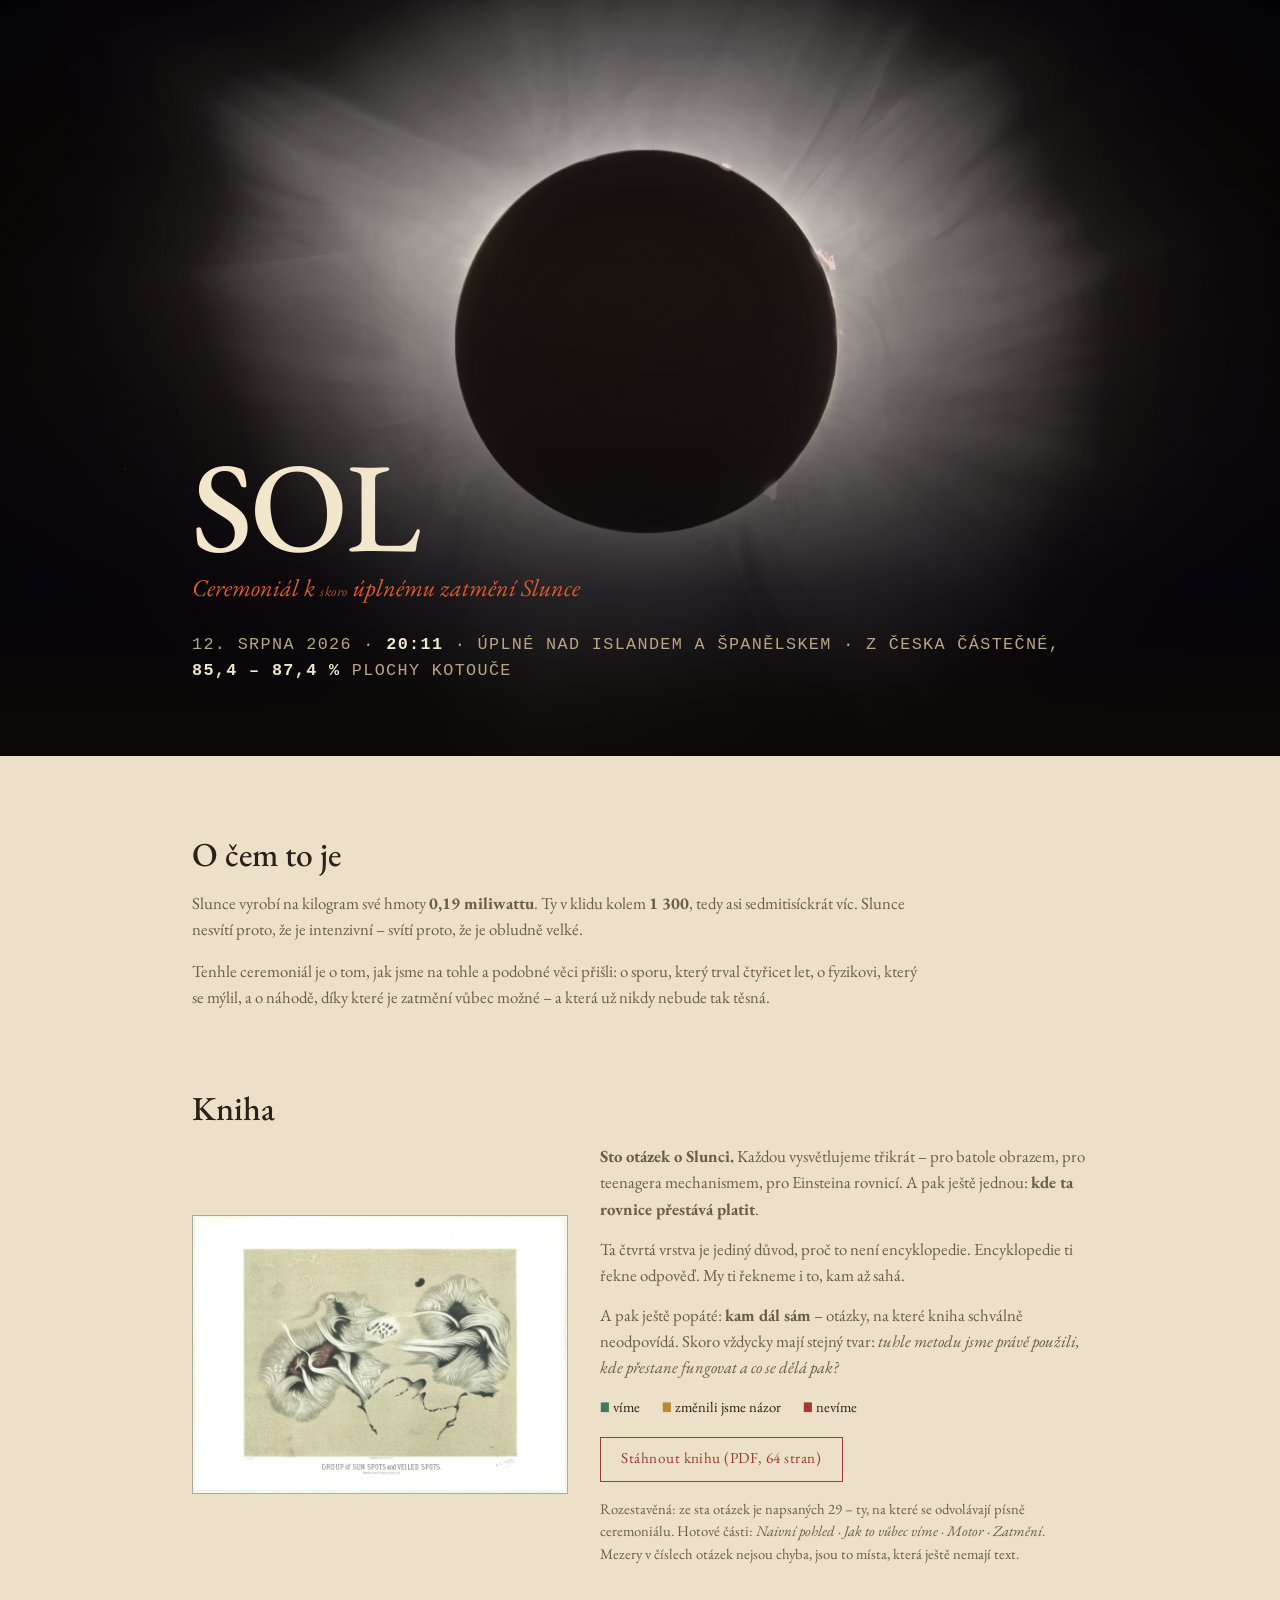
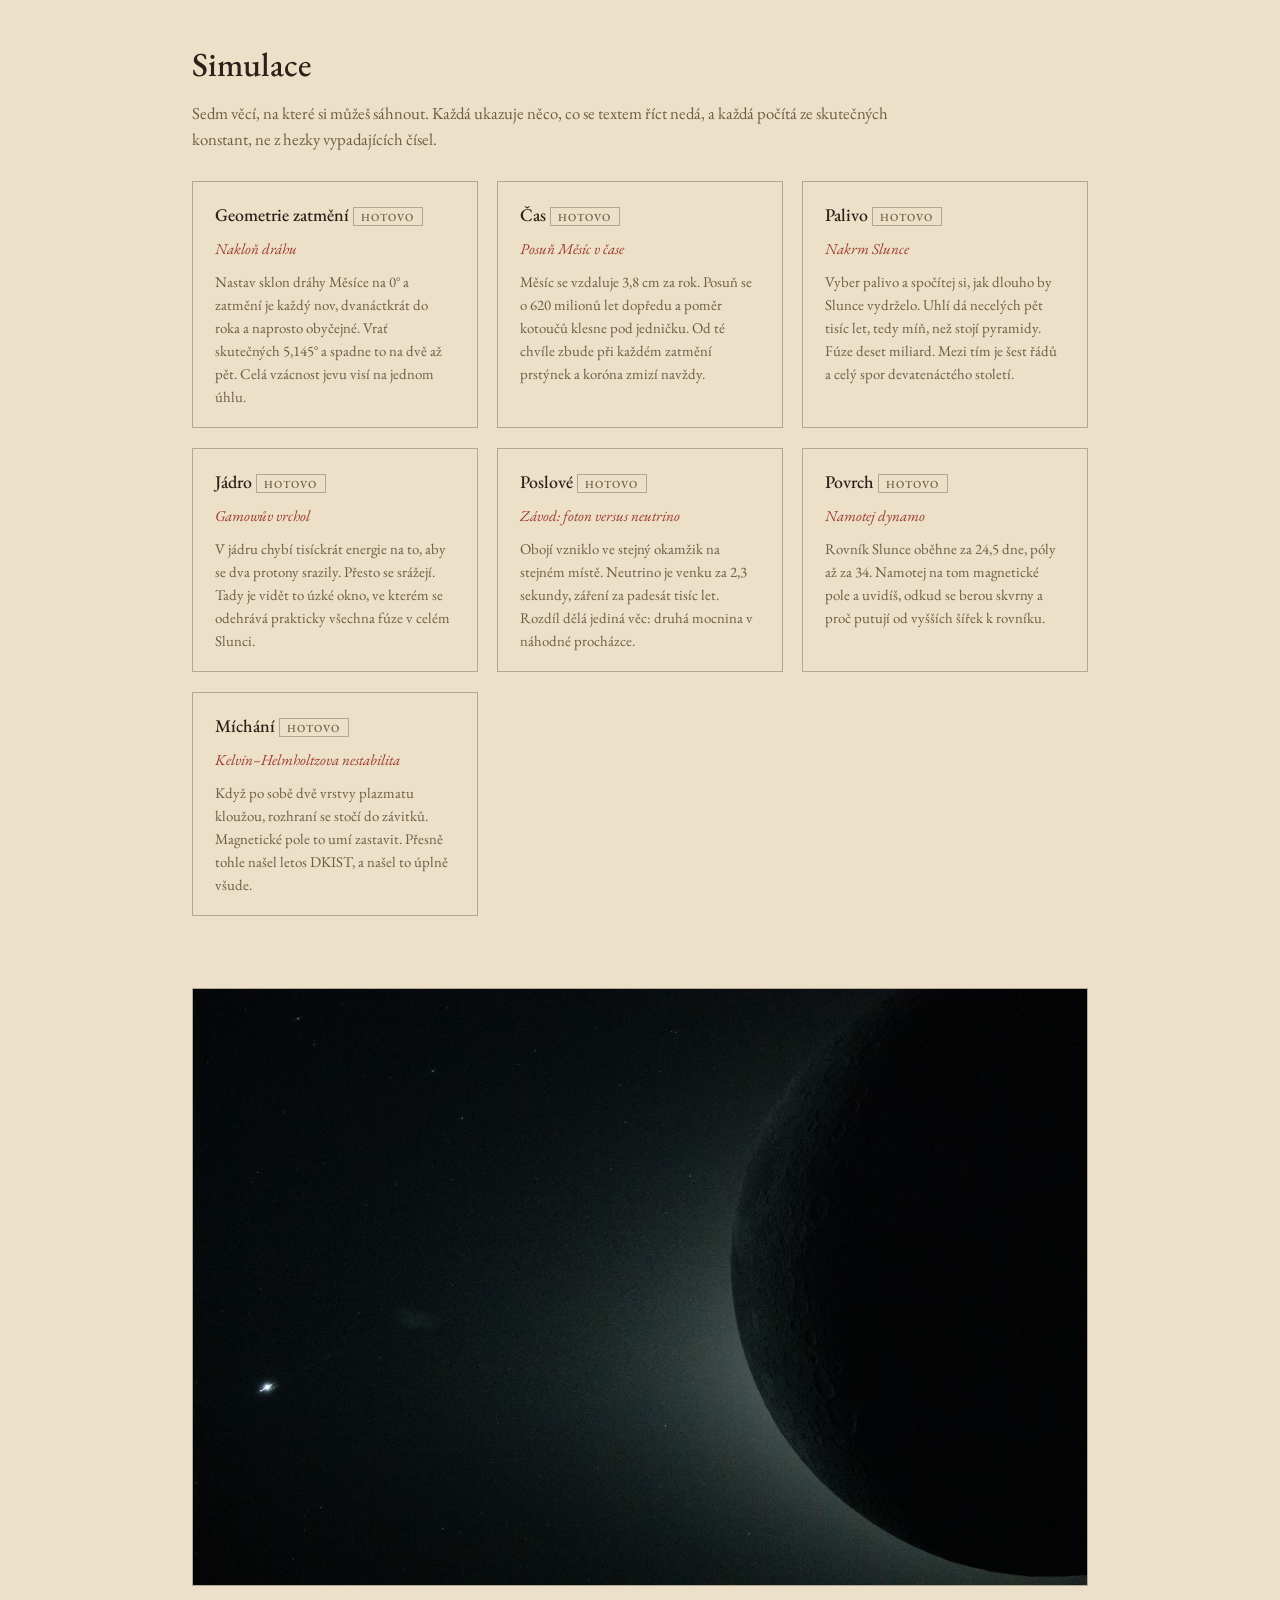
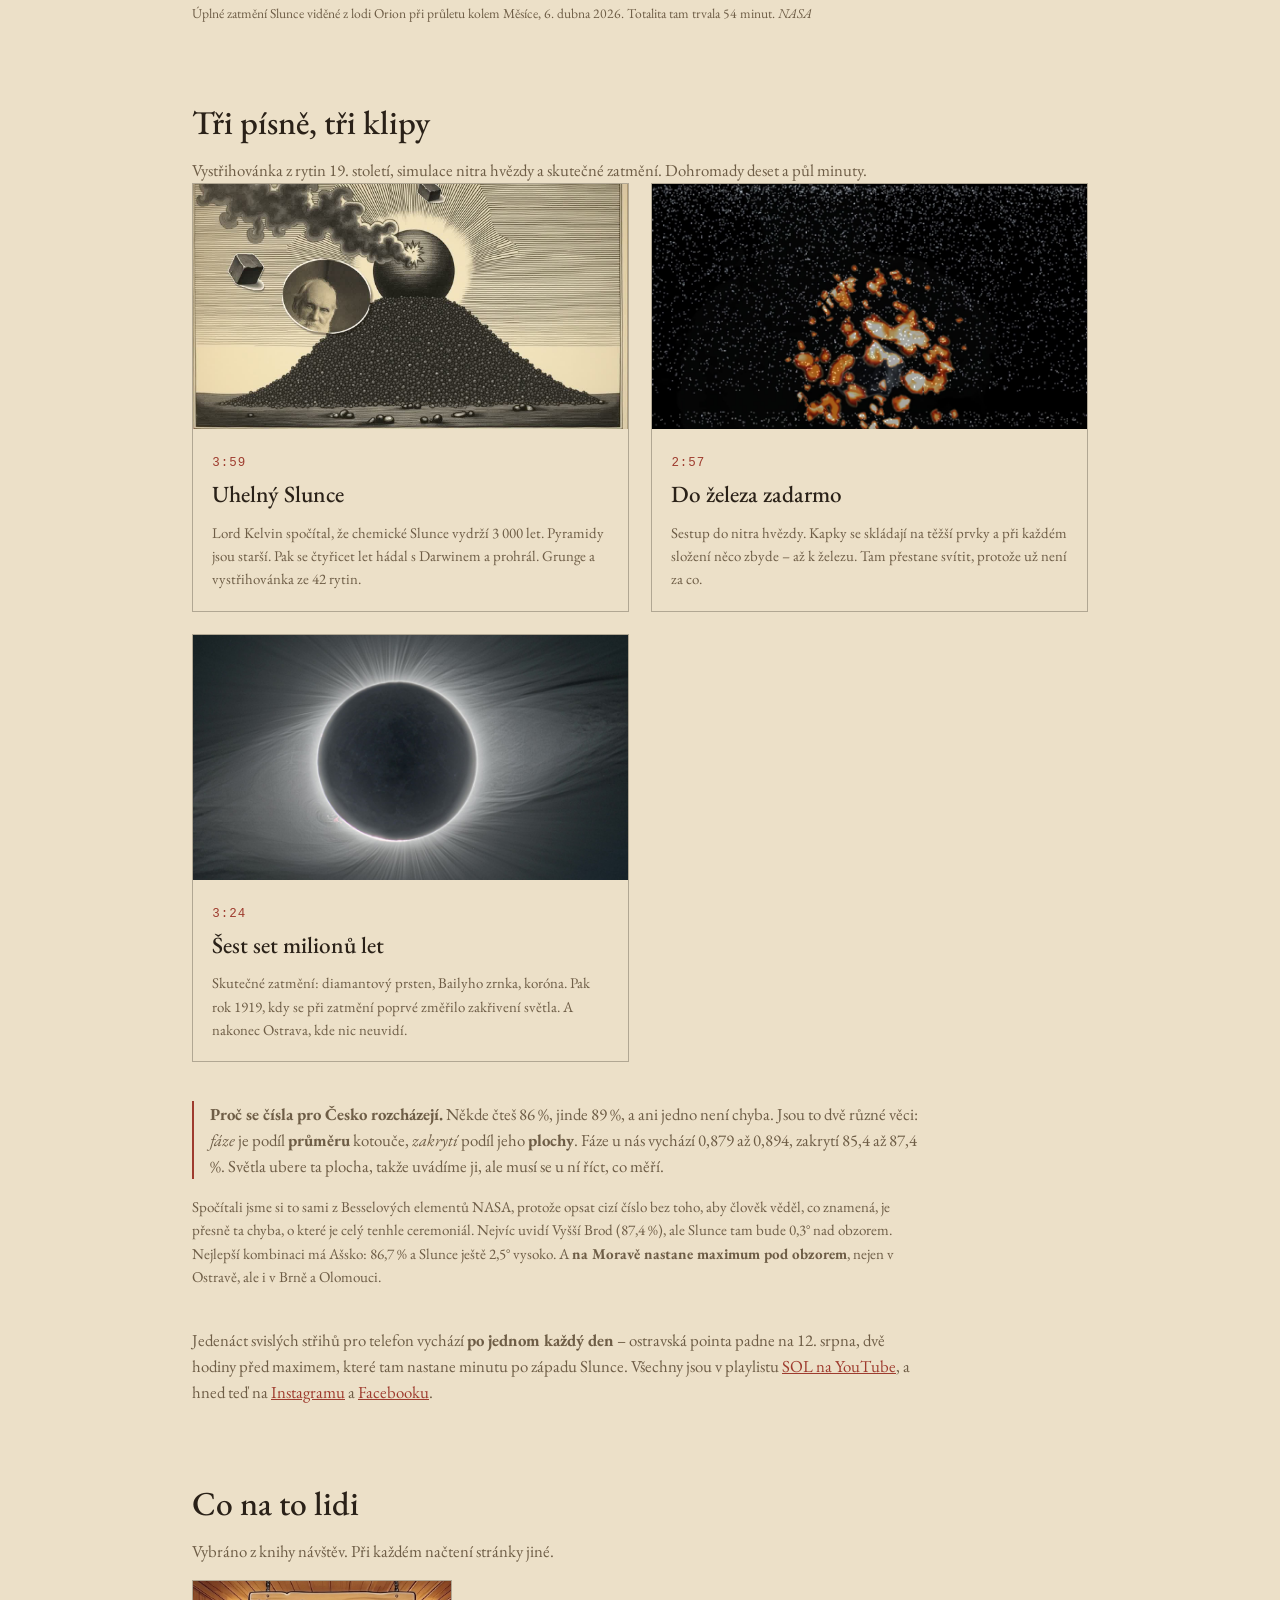
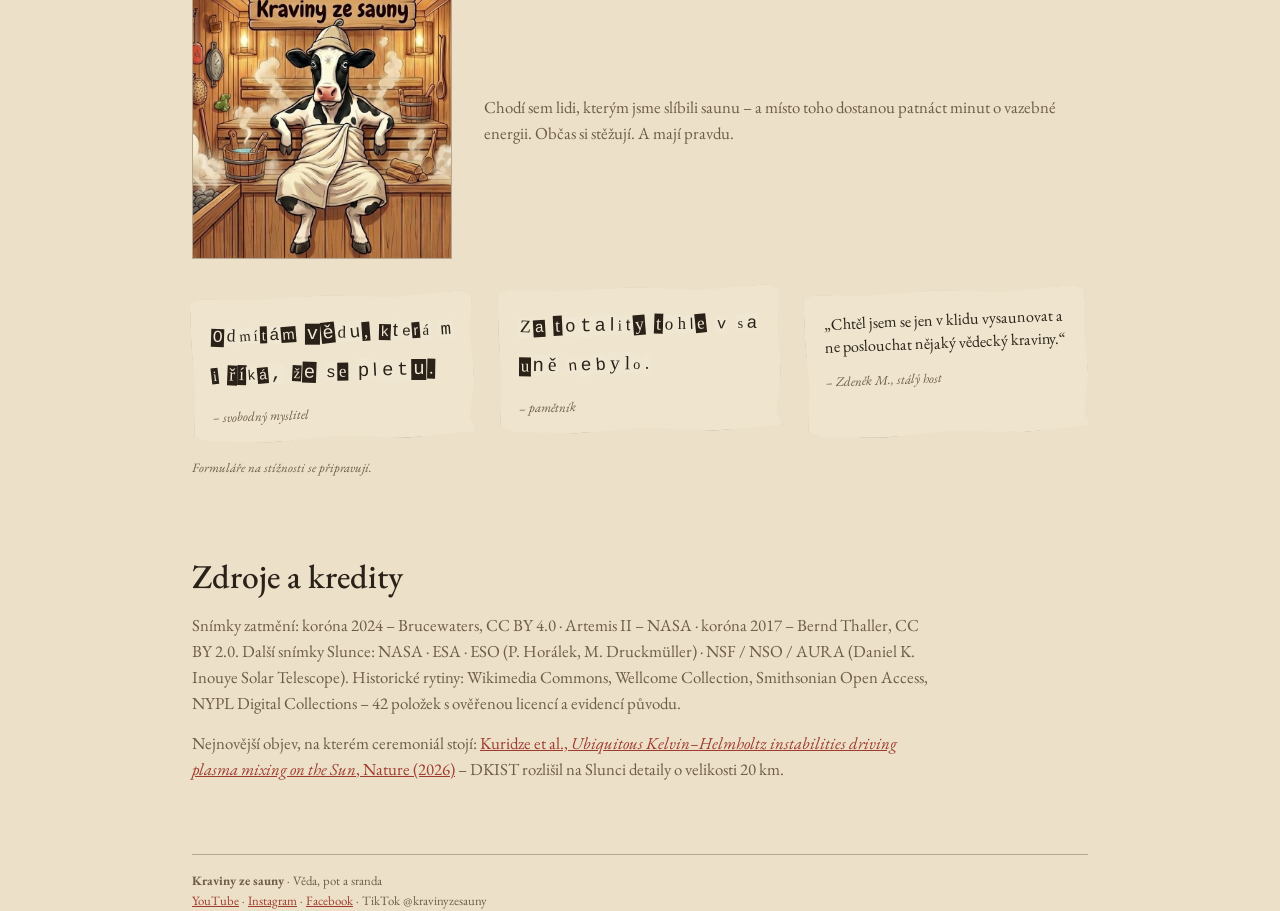
==== commit 5d1349dc: "Simulace: šest nových, sekce hotová Nakrm Slunce (palivo a jak dlouho vydrží), Gamowův vrchol (Maxwe" ====
--- a/crm/sol/index.html
+++ b/crm/sol/index.html
@@ -211,50 +211,66 @@
 
 <section>
   <h2>Simulace</h2>
-  <p class="lead">Osm oblastí, osm věcí, na které si můžeš sáhnout.
-     Každá ukazuje něco, co se textem říct nedá.</p>
+  <p class="lead">Sedm věcí, na které si můžeš sáhnout. Každá ukazuje něco,
+     co se textem říct nedá, a každá počítá ze skutečných konstant,
+     ne z hezky vypadajících čísel.</p>
   <div class="mrizka">
 
     <a class="karta" href="sim/naklon-drahy.html">
       <h3>Geometrie zatmění <span class="stav">HOTOVO</span></h3>
       <span class="sim">Nakloň dráhu</span>
-      <p>Nastav sklon dráhy Měsíce na 0° a zatmění je každý nov – dvanáctkrát
+      <p>Nastav sklon dráhy Měsíce na 0° a zatmění je každý nov, dvanáctkrát
          do roka a naprosto obyčejné. Vrať skutečných 5,145° a spadne to na dvě
          až pět. Celá vzácnost jevu visí na jednom úhlu.</p>
     </a>
 
-    <div class="karta" aria-disabled="true">
-      <h3>Čas <span class="stav">CHYSTÁ SE</span></h3>
+    <a class="karta" href="sim/posun-mesic.html">
+      <h3>Čas <span class="stav">HOTOVO</span></h3>
       <span class="sim">Posuň Měsíc v čase</span>
-      <p>Měsíc se vzdaluje 3,8 cm za rok. Posuň se o 600 milionů let dopředu
-         a koróna zmizí navždy.</p>
-    </div>
-
-    <div class="karta" aria-disabled="true">
-      <h3>Jádro <span class="stav">CHYSTÁ SE</span></h3>
+      <p>Měsíc se vzdaluje 3,8 cm za rok. Posuň se o 620 milionů let dopředu
+         a poměr kotoučů klesne pod jedničku. Od té chvíle zbude při každém
+         zatmění prstýnek a koróna zmizí navždy.</p>
+    </a>
+
+    <a class="karta" href="sim/nakrm-slunce.html">
+      <h3>Palivo <span class="stav">HOTOVO</span></h3>
+      <span class="sim">Nakrm Slunce</span>
+      <p>Vyber palivo a spočítej si, jak dlouho by Slunce vydrželo. Uhlí dá
+         necelých pět tisíc let, tedy míň, než stojí pyramidy. Fúze deset
+         miliard. Mezi tím je šest řádů a celý spor devatenáctého století.</p>
+    </a>
+
+    <a class="karta" href="sim/gamowuv-vrchol.html">
+      <h3>Jádro <span class="stav">HOTOVO</span></h3>
       <span class="sim">Gamowův vrchol</span>
-      <p>Přepni na klasickou fyziku a počítadlo reakcí spadne na nulu.
-         Ne na málo – na nulu.</p>
-    </div>
-
-    <div class="karta" aria-disabled="true">
-      <h3>Poslové <span class="stav">CHYSTÁ SE</span></h3>
+      <p>V jádru chybí tisíckrát energie na to, aby se dva protony srazily.
+         Přesto se srážejí. Tady je vidět to úzké okno, ve kterém se odehrává
+         prakticky všechna fúze v celém Slunci.</p>
+    </a>
+
+    <a class="karta" href="sim/foton-versus-neutrino.html">
+      <h3>Poslové <span class="stav">HOTOVO</span></h3>
       <span class="sim">Závod: foton versus neutrino</span>
-      <p>Tahem za posuvník si vyrobíš vlastní nobelovskou senzaci. A pak ji zrušíš.</p>
-    </div>
-
-    <div class="karta" aria-disabled="true">
-      <h3>Palivo <span class="stav">CHYSTÁ SE</span></h3>
-      <span class="sim">Nakrm Slunce</span>
-      <p>Uhelný sloupec je na obrazovce neviditelný.</p>
-    </div>
-
-    <div class="karta" aria-disabled="true">
-      <h3>Povrch <span class="stav">CHYSTÁ SE</span></h3>
+      <p>Obojí vzniklo ve stejný okamžik na stejném místě. Neutrino je venku
+         za 2,3 sekundy, záření za padesát tisíc let. Rozdíl dělá jediná
+         věc: druhá mocnina v náhodné procházce.</p>
+    </a>
+
+    <a class="karta" href="sim/namotej-dynamo.html">
+      <h3>Povrch <span class="stav">HOTOVO</span></h3>
+      <span class="sim">Namotej dynamo</span>
+      <p>Rovník Slunce oběhne za 24,5 dne, póly až za 34. Namotej na tom
+         magnetické pole a uvidíš, odkud se berou skvrny a proč putují
+         od vyšších šířek k rovníku.</p>
+    </a>
+
+    <a class="karta" href="sim/kelvin-helmholtz.html">
+      <h3>Míchání <span class="stav">HOTOVO</span></h3>
       <span class="sim">Kelvin–Helmholtzova nestabilita</span>
-      <p>Pára nad kamny, vlny od větru, pruhy v mracích a okraj sluneční granule.
-         Čtyři jevy přes devět řádů, jedna rovnice.</p>
-    </div>
+      <p>Když po sobě dvě vrstvy plazmatu kloužou, rozhraní se stočí do závitků.
+         Magnetické pole to umí zastavit. Přesně tohle našel letos DKIST,
+         a našel to úplně všude.</p>
+    </a>
 
   </div>
 </section>
